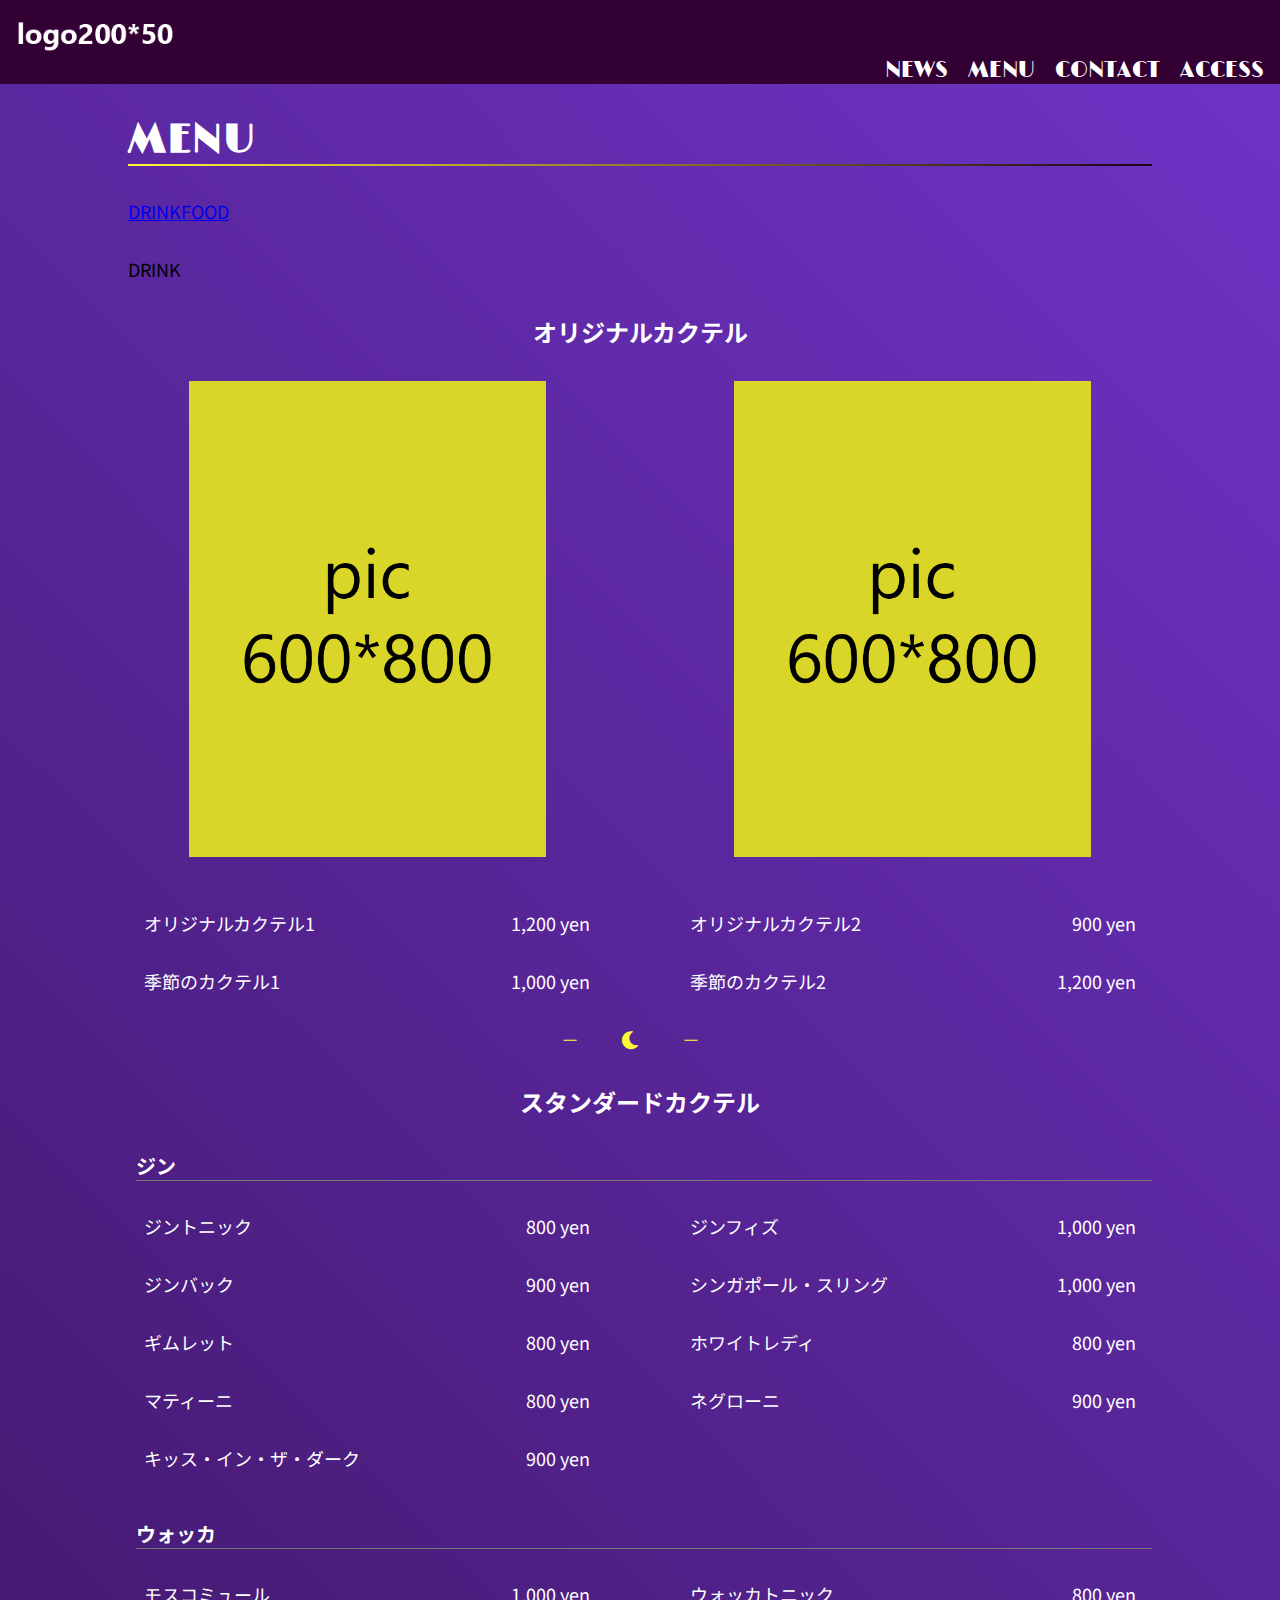
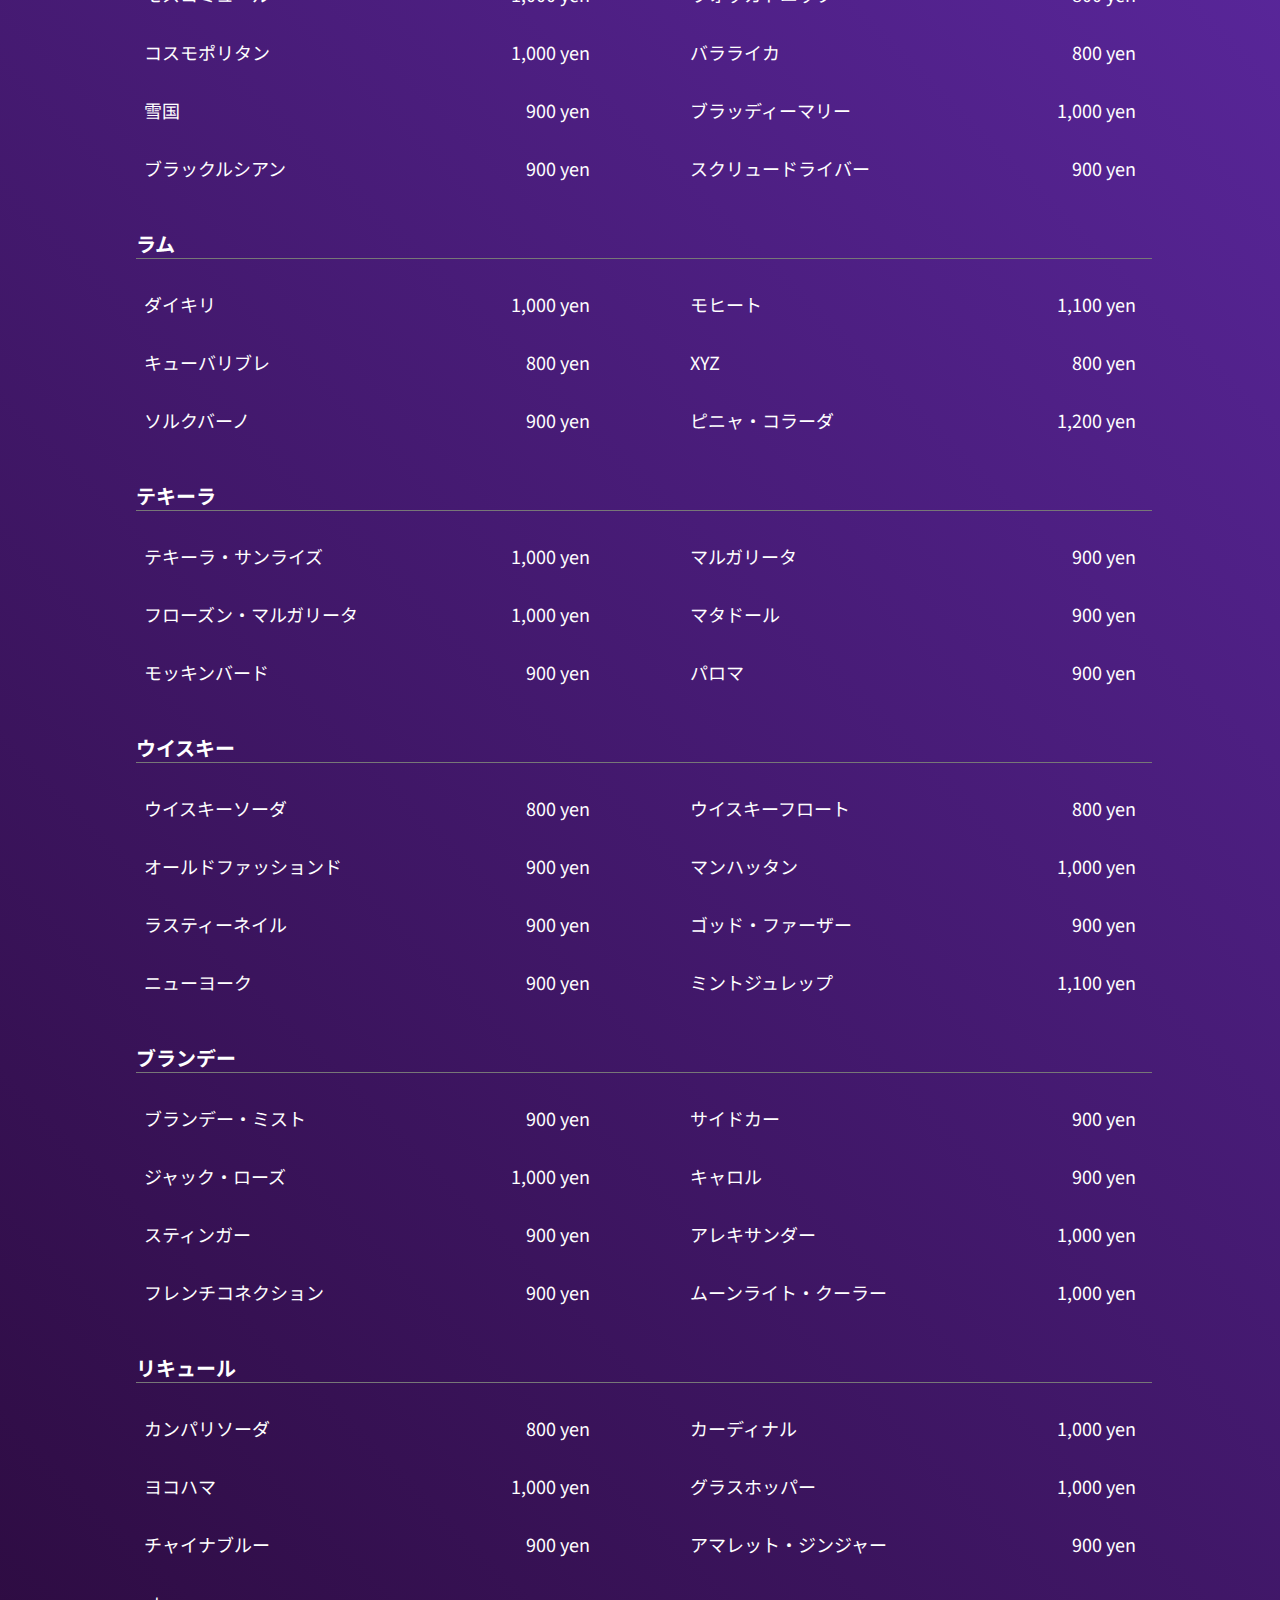
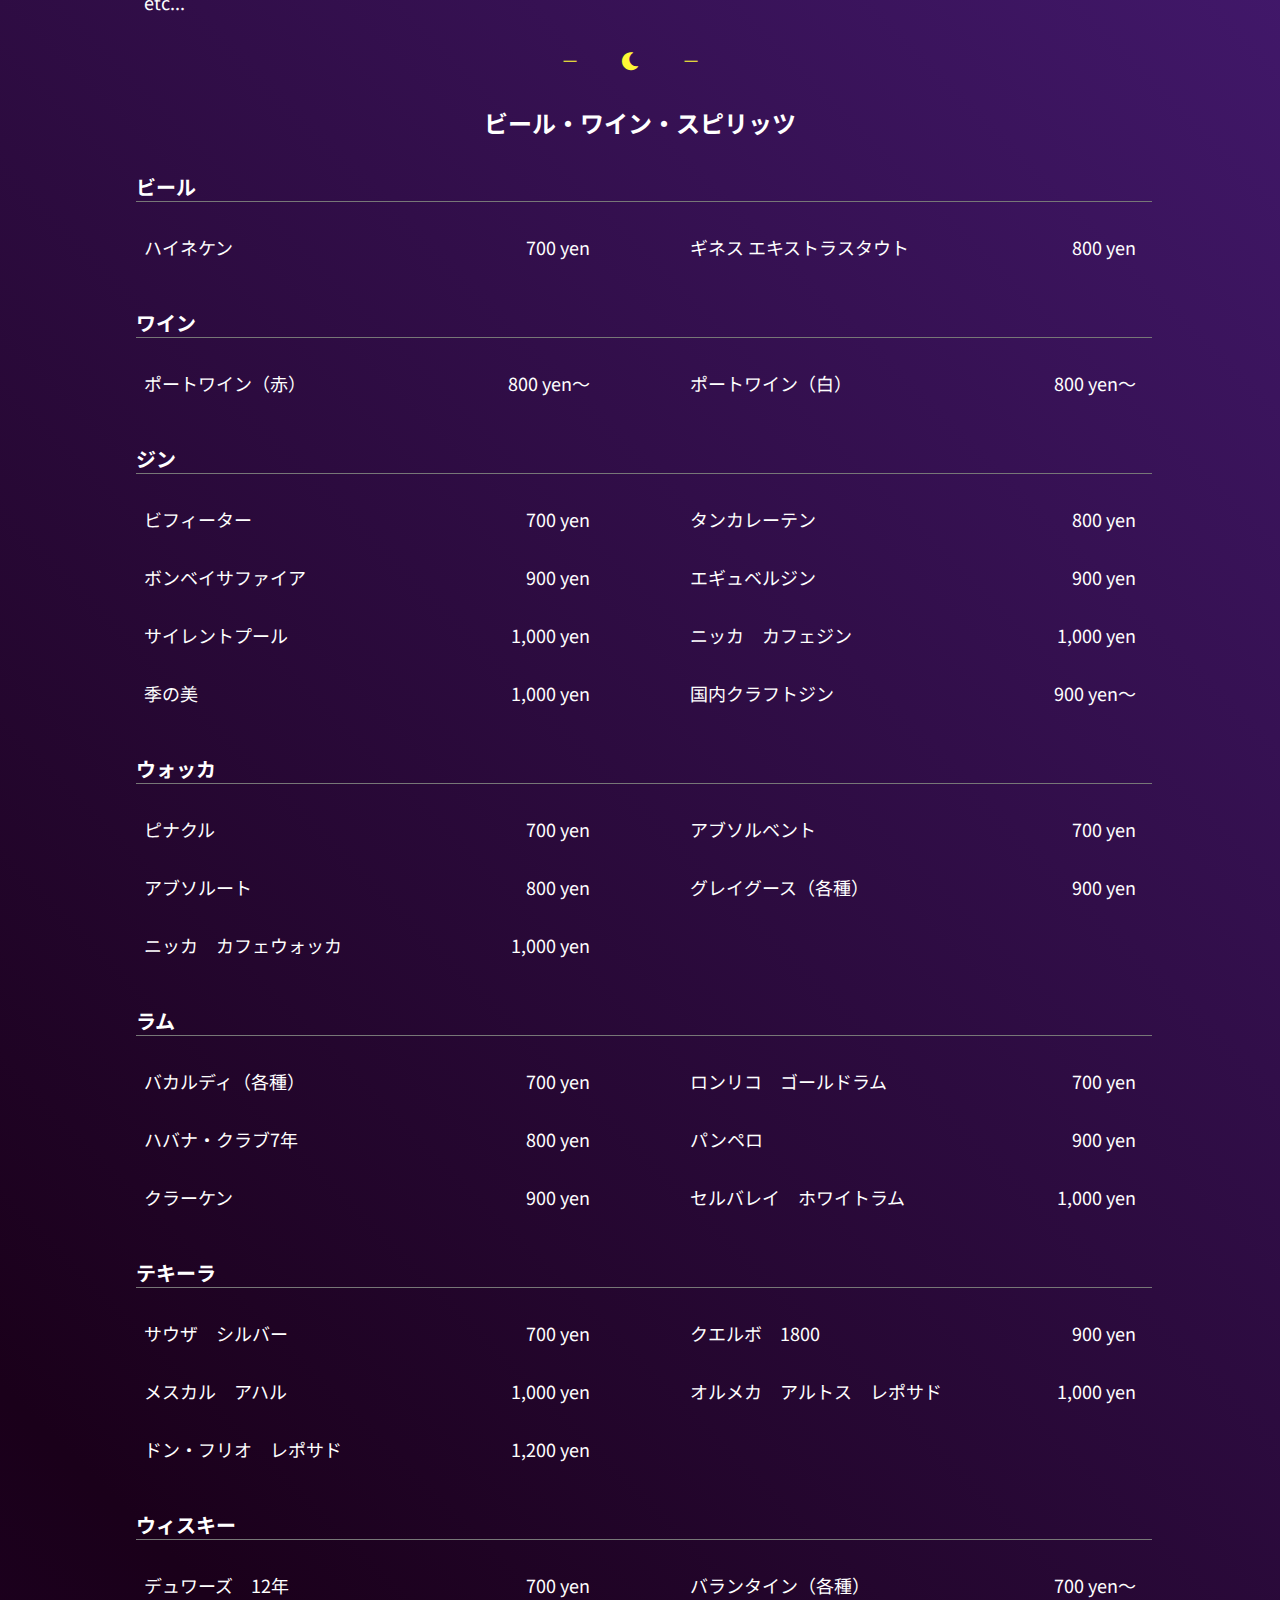
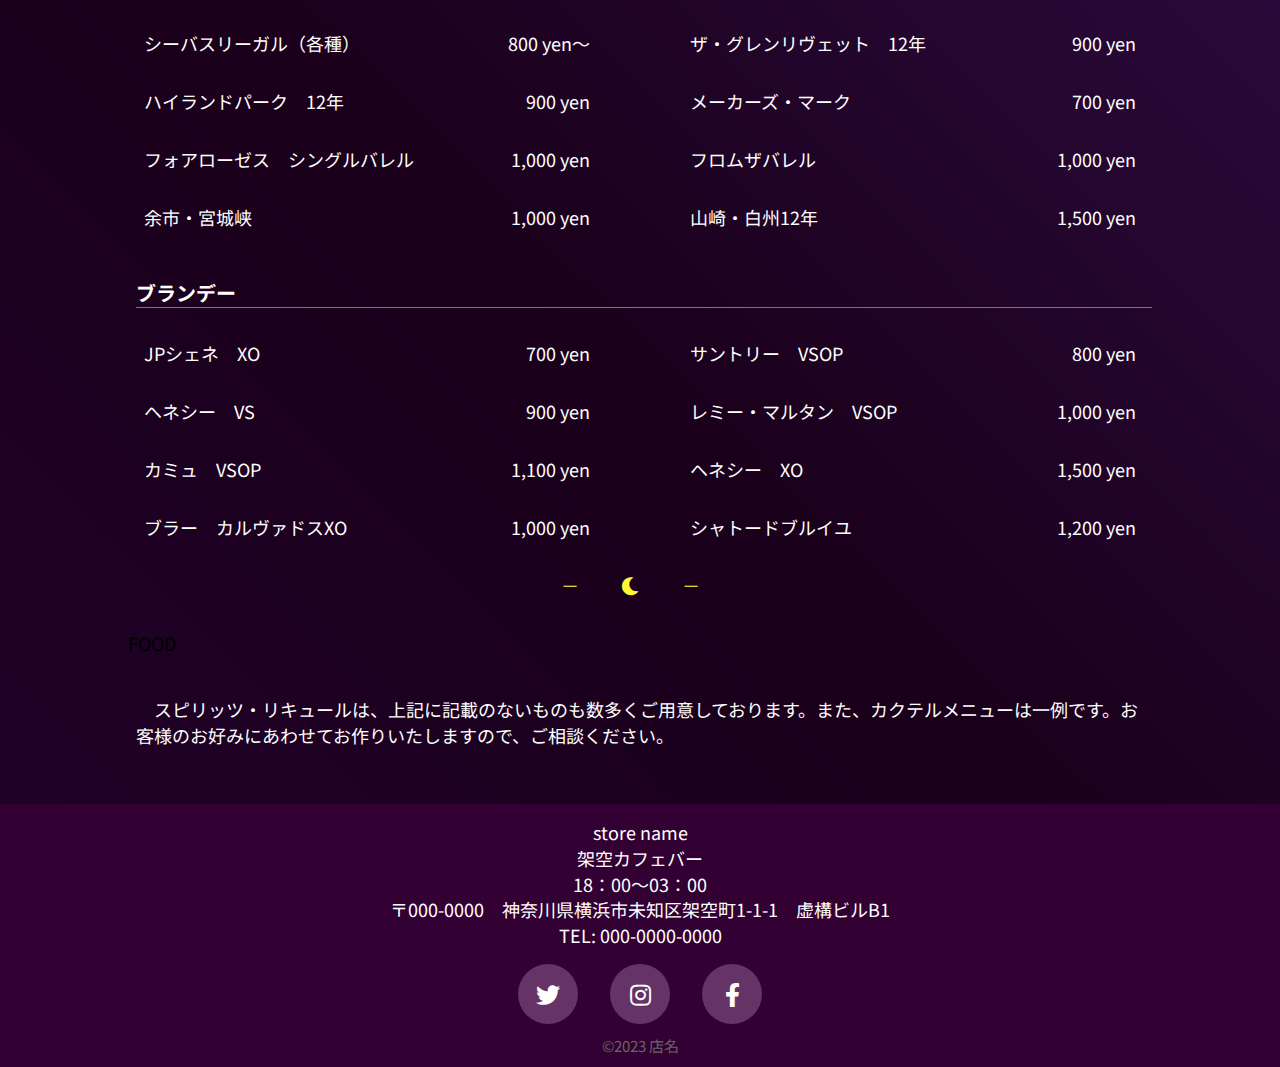
==== menu.html @ f978795a "Add files via upload" ====
<!DOCTYPE html>
<html lang="ja">

<head>
  <meta charset="UTF-8">
  <meta name="viewport" content="width=device-width, initial-scale=1.0">
  <title>NEWS - 授業用サイト</title>
  <link rel="stylesheet" href="css/style_common.css">
  <link rel="stylesheet" href="css/style.css">
  <link rel="preconnect" href="https://fonts.googleapis.com">
  <link rel="preconnect" href="https://fonts.gstatic.com" crossorigin>
  <link href="https://fonts.googleapis.com/css2?family=Limelight&display=swap" rel="stylesheet">
  <link href="https://fonts.googleapis.com/css?family=Noto+Sans+JP:400,700&display=swap&subset=japanese"
    rel="stylesheet">
  <link href="https://use.fontawesome.com/releases/v5.6.1/css/all.css" rel="stylesheet">
  <link rel="icon" href="img/favicon.png">
</head>

<body>
  <header>
    <div class="header-ctn">
      <h1><a href="index.html"><img src="img/logo.png" alt="ロゴ"></a></h1>
    </div>

    <nav>
      <ul class="header-nav">
        <li><a href="news.html">NEWS</a></li>
        <li><a href="#">MENU</a></li>
        <li><a href="index.html#contact">CONTACT</a></li>
        <li><a href="index.html#access">ACCESS</a></li>
      </ul>
    </nav>

    <div class="openbtn" id="menu-button">
      <span></span><span>Menu</span><span></span>
    </div>

  </header>

  <div class="overlay">
    <nav>
      <ul>
        <li><a href="index.html">TOP</a></li>
        <li><a href="news.html">NEWS</a></li>
        <li class="this-page">MENU</li>
        <li><a href="index.html#contact" class="ol-contact">CONTACT</a></li>
        <li><a href="index.html#access" class="ol-access">ACCESS</a></li>
        <li class="sns">
          <div><a href="#"><i class="fab fa-twitter"></i></a></div>
          <div><a href="#"><i class="fab fa-instagram"></i></a></div>
          <div><a href="#"><i class="fab fa-facebook-f"></i></a></div>
        </li>
      </ul>
    </nav>
  </div>

  <main>
    <section>
      <h2>MENU</h2>
    </section>

    <section>
      <div class="menu-jump">
        <div class="jump-drink">
          <a href="#menu-drink">DRINK</a>
        </div>
        <div class="jump-food">
          <a href="#menu-food">FOOD</a>
        </div>
      </div>
    </section>

    <section>
      <div id="menu-drink">DRINK</div>
    </section>

    <section>
      <div class="menu-page">
        <h3>オリジナルカクテル</h3>
        <div class="modal-wrapper">
          <img src="" alt="" class="modal-image">
        </div>
        <ul class="menu-img">
          <li>
            <div class="menu-cocktail-img wrapper">
              <img src="img/picB.png" alt="カクテルの写真" class="image" data-src="img/picB.png">
            </div>
          </li>
          <li>
            <div class="menu-cocktail-img wrapper">
              <img src="img/picB.png" alt="カクテルの写真" class="image" data-src="img/picB.png">
            </div>
          </li>
        </ul>

        <ul class="menu-text">
          <li>
            <span class="menu-name">オリジナルカクテル1</span>
            <span class="menu-price">1,200 yen</span>
          </li>
          <li>
            <span class="menu-name">オリジナルカクテル2</span>
            <span class="menu-price">900 yen</span>
          </li>
          <li>
            <span class="menu-name">季節のカクテル1</span>
            <span class="menu-price">1,000 yen</span>
          </li>
          <li>
            <span class="menu-name">季節のカクテル2</span>
            <span class="menu-price">1,200 yen</span>
          </li>
        </ul>
      </div>
    </section>

    <div class="moon">
      － <i class="fas fa-moon"></i> －
    </div>

    <section>
      <div class="menu-page">
        <h3>スタンダードカクテル</h3>
        <h4>ジン</h4>
        <ul>
          <li>
            <span class="menu-name">ジントニック</span>
            <span class="menu-price">800 yen</span>
          </li>
          <li>
            <span class="menu-name">ジンフィズ</span>
            <span class="menu-price">1,000 yen</span>
          </li>
          <li>
            <span class="menu-name">ジンバック</span>
            <span class="menu-price">900 yen</span>
          </li>
          <li>
            <span class="menu-name">シンガポール・スリング</span>
            <span class="menu-price">1,000 yen</span>
          </li>
          <li>
            <span class="menu-name">ギムレット</span>
            <span class="menu-price">800 yen</span>
          </li>
          <li>
            <span class="menu-name">ホワイトレディ</span>
            <span class="menu-price">800 yen</span>
          </li>
          <li>
            <span class="menu-name">マティーニ</span>
            <span class="menu-price">800 yen</span>
          </li>
          <li>
            <span class="menu-name">ネグローニ</span>
            <span class="menu-price">900 yen</span>
          </li>
          <li>
            <span class="menu-name">キッス・イン・ザ・ダーク</span>
            <span class="menu-price">900 yen</span>
          </li>
        </ul>

        <h4>ウォッカ</h4>
        <ul>
          <li>
            <span class="menu-name">モスコミュール</span>
            <span class="menu-price">1,000 yen</span>
          </li>
          <li>
            <span class="menu-name">ウォッカトニック</span>
            <span class="menu-price">800 yen</span>
          </li>
          <li>
            <span class="menu-name">コスモポリタン</span>
            <span class="menu-price">1,000 yen</span>
          </li>
          <li>
            <span class="menu-name">バラライカ</span>
            <span class="menu-price">800 yen</span>
          </li>
          <li>
            <span class="menu-name">雪国</span>
            <span class="menu-price">900 yen</span>
          </li>
          <li>
            <span class="menu-name">ブラッディーマリー</span>
            <span class="menu-price">1,000 yen</span>
          </li>
          <li>
            <span class="menu-name">ブラックルシアン</span>
            <span class="menu-price">900 yen</span>
          </li>
          <li>
            <span class="menu-name">スクリュードライバー</span>
            <span class="menu-price">900 yen</span>
          </li>
        </ul>

        <h4>ラム</h4>
        <ul>
          <li>
            <span class="menu-name">ダイキリ</span>
            <span class="menu-price">1,000 yen</span>
          </li>
          <li>
            <span class="menu-name">モヒート</span>
            <span class="menu-price">1,100 yen</span>
          </li>
          <li>
            <span class="menu-name">キューバリブレ</span>
            <span class="menu-price">800 yen</span>
          </li>
          <li>
            <span class="menu-name">XYZ</span>
            <span class="menu-price">800 yen</span>
          </li>
          <li>
            <span class="menu-name">ソルクバーノ</span>
            <span class="menu-price">900 yen</span>
          </li>
          <li>
            <span class="menu-name">ピニャ・コラーダ</span>
            <span class="menu-price">1,200 yen</span>
          </li>
        </ul>

        <h4>テキーラ</h4>
        <ul>
          <li>
            <span class="menu-name">テキーラ・サンライズ</span>
            <span class="menu-price">1,000 yen</span>
          </li>
          <li>
            <span class="menu-name">マルガリータ</span>
            <span class="menu-price">900 yen</span>
          </li>
          <li>
            <span class="menu-name">フローズン・マルガリータ</span>
            <span class="menu-price">1,000 yen</span>
          </li>
          <li>
            <span class="menu-name">マタドール</span>
            <span class="menu-price">900 yen</span>
          </li>
          <li>
            <span class="menu-name">モッキンバード</span>
            <span class="menu-price">900 yen</span>
          </li>
          <li>
            <span class="menu-name">パロマ</span>
            <span class="menu-price">900 yen</span>
          </li>
        </ul>

        <h4>ウイスキー</h4>
        <ul>
          <li>
            <span class="menu-name">ウイスキーソーダ</span>
            <span class="menu-price">800 yen</span>
          </li>
          <li>
            <span class="menu-name">ウイスキーフロート</span>
            <span class="menu-price">800 yen</span>
          </li>
          <li>
            <span class="menu-name">オールドファッションド</span>
            <span class="menu-price">900 yen</span>
          </li>
          <li>
            <span class="menu-name">マンハッタン</span>
            <span class="menu-price">1,000 yen</span>
          </li>
          <li>
            <span class="menu-name">ラスティーネイル</span>
            <span class="menu-price">900 yen</span>
          </li>
          <li>
            <span class="menu-name">ゴッド・ファーザー</span>
            <span class="menu-price">900 yen</span>
          </li>
          <li>
            <span class="menu-name">ニューヨーク</span>
            <span class="menu-price">900 yen</span>
          </li>
          <li>
            <span class="menu-name">ミントジュレップ</span>
            <span class="menu-price">1,100 yen</span>
          </li>
        </ul>

        <h4>ブランデー</h4>
        <ul>
          <li>
            <span class="menu-name">ブランデー・ミスト</span>
            <span class="menu-price">900 yen</span>
          </li>
          <li>
            <span class="menu-name">サイドカー</span>
            <span class="menu-price">900 yen</span>
          </li>
          <li>
            <span class="menu-name">ジャック・ローズ</span>
            <span class="menu-price">1,000 yen</span>
          </li>
          <li>
            <span class="menu-name">キャロル</span>
            <span class="menu-price">900 yen</span>
          </li>
          <li>
            <span class="menu-name">スティンガー</span>
            <span class="menu-price">900 yen</span>
          </li>
          <li>
            <span class="menu-name">アレキサンダー</span>
            <span class="menu-price">1,000 yen</span>
          </li>
          <li>
            <span class="menu-name">フレンチコネクション</span>
            <span class="menu-price">900 yen</span>
          </li>
          <li>
            <span class="menu-name">ムーンライト・クーラー</span>
            <span class="menu-price">1,000 yen</span>
          </li>
        </ul>

        <h4>リキュール</h4>
        <ul>
          <li>
            <span class="menu-name">カンパリソーダ</span>
            <span class="menu-price">800 yen</span>
          </li>
          <li>
            <span class="menu-name">カーディナル</span>
            <span class="menu-price">1,000 yen</span>
          </li>
          <li>
            <span class="menu-name">ヨコハマ</span>
            <span class="menu-price">1,000 yen</span>
          </li>
          <li>
            <span class="menu-name">グラスホッパー</span>
            <span class="menu-price">1,000 yen</span>
          </li>
          <li>
            <span class="menu-name">チャイナブルー</span>
            <span class="menu-price">900 yen</span>
          </li>
          <li>
            <span class="menu-name">アマレット・ジンジャー</span>
            <span class="menu-price">900 yen</span>
          </li>
          <li>
            <span class="menu-name">etc...</span>
          </li>
        </ul>
      </div>
    </section>

    <div class="moon">
      － <i class="fas fa-moon"></i> －
    </div>

    <section>
      <div class="menu-page">
        <h3>ビール・ワイン・スピリッツ</h3>
        <h4>ビール</h4>
        <ul>
          <li>
            <span class="menu-name">ハイネケン</span>
            <span class="menu-price">700 yen</span>
          </li>
          <li>
            <span class="menu-name">ギネス エキストラスタウト</span>
            <span class="menu-price">800 yen</span>
          </li>
        </ul>

        <h4>ワイン</h4>
        <ul>
          <li>
            <span class="menu-name">ポートワイン（赤）</span>
            <span class="menu-price">800 yen～</span>
          </li>
          <li>
            <span class="menu-name">ポートワイン（白）</span>
            <span class="menu-price">800 yen～</span>
          </li>
        </ul>

        <h4>ジン</h4>
        <ul>
          <li>
            <span class="menu-name">ビフィーター</span>
            <span class="menu-price">700 yen</span>
          </li>
          <li>
            <span class="menu-name">タンカレーテン</span>
            <span class="menu-price">800 yen</span>
          </li>
          <li>
            <span class="menu-name">ボンベイサファイア</span>
            <span class="menu-price">900 yen</span>
          </li>
          <li>
            <span class="menu-name">エギュベルジン</span>
            <span class="menu-price">900 yen</span>
          </li>
          <li>
            <span class="menu-name">サイレントプール</span>
            <span class="menu-price">1,000 yen</span>
          </li>
          <li>
            <span class="menu-name">ニッカ　カフェジン</span>
            <span class="menu-price">1,000 yen</span>
          </li>
          <li>
            <span class="menu-name">季の美</span>
            <span class="menu-price">1,000 yen</span>
          </li>
          <li>
            <span class="menu-name">国内クラフトジン</span>
            <span class="menu-price">900 yen～</span>
          </li>
        </ul>

        <h4>ウォッカ</h4>
        <ul>
          <li>
            <span class="menu-name">ピナクル</span>
            <span class="menu-price">700 yen</span>
          </li>
          <li>
            <span class="menu-name">アブソルベント</span>
            <span class="menu-price">700 yen</span>
          </li>
          <li>
            <span class="menu-name">アブソルート</span>
            <span class="menu-price">800 yen</span>
          </li>
          <li>
            <span class="menu-name">グレイグース（各種）</span>
            <span class="menu-price">900 yen</span>
          </li>
          <li>
            <span class="menu-name">ニッカ　カフェウォッカ</span>
            <span class="menu-price">1,000 yen</span>
          </li>
        </ul>

        <h4>ラム</h4>
        <ul>
          <li>
            <span class="menu-name">バカルディ（各種）</span>
            <span class="menu-price">700 yen</span>
          </li>
          <li>
            <span class="menu-name">ロンリコ　ゴールドラム</span>
            <span class="menu-price">700 yen</span>
          </li>
          <li>
            <span class="menu-name">ハバナ・クラブ7年</span>
            <span class="menu-price">800 yen</span>
          </li>
          <li>
            <span class="menu-name">パンペロ</span>
            <span class="menu-price">900 yen</span>
          </li>
          <li>
            <span class="menu-name">クラーケン</span>
            <span class="menu-price">900 yen</span>
          </li>
          <li>
            <span class="menu-name">セルバレイ　ホワイトラム</span>
            <span class="menu-price">1,000 yen</span>
          </li>
        </ul>

        <h4>テキーラ</h4>
        <ul>
          <li>
            <span class="menu-name">サウザ　シルバー</span>
            <span class="menu-price">700 yen</span>
          </li>
          <li>
            <span class="menu-name">クエルボ　1800</span>
            <span class="menu-price">900 yen</span>
          </li>
          <li>
            <span class="menu-name">メスカル　アハル</span>
            <span class="menu-price">1,000 yen</span>
          </li>
          <li>
            <span class="menu-name">オルメカ　アルトス　レポサド</span>
            <span class="menu-price">1,000 yen</span>
          </li>
          <li>
            <span class="menu-name">ドン・フリオ　レポサド</span>
            <span class="menu-price">1,200 yen</span>
          </li>
        </ul>

        <h4>ウィスキー</h4>
        <ul>
          <li>
            <span class="menu-name">デュワーズ　12年</span>
            <span class="menu-price">700 yen</span>
          </li>
          <li>
            <span class="menu-name">バランタイン（各種）</span>
            <span class="menu-price">700 yen～</span>
          </li>
          <li>
            <span class="menu-name">シーバスリーガル（各種）</span>
            <span class="menu-price">800 yen～</span>
          </li>
          <li>
            <span class="menu-name">ザ・グレンリヴェット　12年</span>
            <span class="menu-price">900 yen</span>
          </li>
          <li>
            <span class="menu-name">ハイランドパーク　12年</span>
            <span class="menu-price">900 yen</span>
          </li>
          <li>
            <span class="menu-name">メーカーズ・マーク</span>
            <span class="menu-price">700 yen</span>
          </li>
          <li>
            <span class="menu-name">フォアローゼス　シングルバレル</span>
            <span class="menu-price">1,000 yen</span>
          </li>
          <li>
            <span class="menu-name">フロムザバレル</span>
            <span class="menu-price">1,000 yen</span>
          </li>
          <li>
            <span class="menu-name">余市・宮城峡</span>
            <span class="menu-price">1,000 yen</span>
          </li>
          <li>
            <span class="menu-name">山崎・白州12年</span>
            <span class="menu-price">1,500 yen</span>
          </li>
        </ul>

        <h4>ブランデー</h4>
        <ul>
          <li>
            <span class="menu-name">JPシェネ　XO</span>
            <span class="menu-price">700 yen</span>
          </li>
          <li>
            <span class="menu-name">サントリー　VSOP</span>
            <span class="menu-price">800 yen</span>
          </li>
          <li>
            <span class="menu-name">ヘネシー　VS</span>
            <span class="menu-price">900 yen</span>
          </li>
          <li>
            <span class="menu-name">レミー・マルタン　VSOP</span>
            <span class="menu-price">1,000 yen</span>
          </li>
          <li>
            <span class="menu-name">カミュ　VSOP</span>
            <span class="menu-price">1,100 yen</span>
          </li>
          <li>
            <span class="menu-name">ヘネシー　XO</span>
            <span class="menu-price">1,500 yen</span>
          </li>
          <li>
            <span class="menu-name">ブラー　カルヴァドスXO</span>
            <span class="menu-price">1,000 yen</span>
          </li>
          <li>
            <span class="menu-name">シャトードブルイユ</span>
            <span class="menu-price">1,200 yen</span>
          </li>
        </ul>
      </div>
    </section>

    <div class="moon">
      － <i class="fas fa-moon"></i> －
    </div>

    <section>
      <div id="menu-food">FOOD</div>
    </section>

    <section>
      <div class="bottom-caption">
        <p>　スピリッツ・リキュールは、上記に記載のないものも数多くご用意しております。また、カクテルメニューは一例です。お客様のお好みにあわせてお作りいたしますので、ご相談ください。</p>
      </div>
    </section>

  </main>

  <footer>
    <div class="footer-content">
      <p>store name</p>
      <p>架空カフェバー</p>
      <p>18：00～03：00</p>
      <p>〒000-0000　神奈川県横浜市未知区架空町1-1-1　虚構ビルB1</p>
      <p>TEL: 000-0000-0000</p>
      <div class="sns-footer">
        <div><a href="#"><i class="fab fa-twitter"></i></a></div>
        <div><a href="#"><i class="fab fa-instagram"></i></a></div>
        <div><a href="#"><i class="fab fa-facebook-f"></i></a></div>
      </div>
    </div>
    <div class="copyright">
      <small>©2023 店名</small>
    </div>
  </footer>

  <script src="js/menu.js"></script>
</body>

</html>
---- css/style_common.css ----
@charset "utf-8";

/* ページ全体に関わるcssの設定 */
html *,
::before,
::after{
    box-sizing: border-box;
}

html {
  /* スムーズスクロール */
  scroll-behavior: smooth;
  /* 固定ヘッダ分のジャンプ位置調整 */
  scroll-padding-top: 80px;
}

body {
	font-family: 'Noto Sans JP', sans-serif;
  margin: 0;
  /* background: #1a001a; */
	
	width: 100%;
	height: 100%;
	background:linear-gradient(45deg, #40057a,#1a001a,#823fee);
	background-size: 200% 200%;
	animation: bggradient 15s ease infinite;
}

@keyframes bggradient {
		0% {
			background-position: 0% 50%;
		}
		50% {
			background-position: 100% 50%;
		}
		100% {
			background-position: 0% 50%;
		}
	}

/* ----------common---------- */
:root {
  --base-color: #303; /* ベースカラー（濃紫）*/
	--main-color: #60c; /* メインカラー（紫）*/
  --sub-color: #fff836; /* サブカラー（黄） */
}

/* ----------ヘッダーメニュー---------- */
header {
  background: var(--base-color);
  margin: 0;
  padding: 0 16px;
  display: flex;
  justify-content: space-between;
  align-items: center;
  /* スティッキーメニューの設定 */
  position: sticky;
  top: 0;
  z-index: 99; /* opacityによりstacking contextが生成されるため。数値は仮指定 */
}

header a {
	/* ロゴ画像のずれへの対処（あまりよくわかっていない） */
	display: inline-block;
}
header img {
	max-width: 80%;
	vertical-align: middle;
}

/* ▼SP用ボタン */
/* -----ここからcocofactory参照コード----- */
.openbtn {
  position: relative; /*ボタン内側の基点となるためrelativeを指定*/
  z-index: 9999; /*最前面に表示*/
  cursor: pointer;
  width: 50px;
  height: 50px;
  border-radius: 5px;
  user-select: none;
}

/* ボタン内側 */
.openbtn span {
  display: inline-block;
  transition: all .4s; /* アニメーションの設定 */
  position: absolute;
}

.openbtn span:nth-of-type(1),
.openbtn span:nth-of-type(3) {
  height: 2px;
  background: #fff;
  width: 62%;
  left: 10px;
}

.openbtn span:nth-of-type(1) {
  top: 13px; 
}

.openbtn span:nth-of-type(2) {
  top: 19px;
  left: 11px;
  font-size:0.6rem;
  text-transform: uppercase;
  color: #fff;
}

.openbtn span:nth-of-type(3) {
  top:36px;
}

/* activeクラスが付与されると×印に変形 */
.openbtn.active span:nth-of-type(1) {
  top: 18px;
  left: 18px;
  transform: translateY(6px) rotate(-45deg);
  width: 30%;
}

.openbtn.active span:nth-of-type(2) {
  opacity: 0;
}

.openbtn.active span:nth-of-type(3) {
  top: 30px;
  left: 18px;
  transform: translateY(-6px) rotate(45deg);
  width: 30%;
}
/* -----ここまで----- */

@media (min-width: 768px) {
  .openbtn{
    display: none;
  }
}

.overlay {
  position: fixed;
  top: 0;
  bottom: 0;
  right: 0;
  left: 0;
  background: rgba(20, 20, 20, 0.98);
  text-align: center;
  padding: 64px;
  opacity: 0;
  pointer-events: none;
  transition: opacity 0.6s;
  z-index: 1;
}

.overlay.show {
  opacity: 1;
  pointer-events: auto;
}

.overlay ul {
  list-style-type: none;
  margin: 0;
  padding: 0;
}

.overlay li {
  margin-top: 40px;
  opacity: 0;
  transform: translateY(16px);
  transition: opacity 0.3s, transform 0.3s;
}

.overlay.show li{
  opacity: 1;
  transform: none;
}

.overlay a{
  text-decoration: none;
  color: #fff;
	font-family: 'Limelight', cursive;
  font-size: 1.8rem;
  font-weight: bold;
}

.overlay a:hover{
  color: var(--sub-color);
}

.overlay .sns a:hover{
  color: #777;
}

.this-page {
  font-family: 'Limelight', cursive;
  font-size: 1.8rem;
  font-weight: bold;
  color: #777;
}

.overlay.show li:nth-child(1){
  transition-delay: .1s;
}

.overlay.show li:nth-child(2){
  transition-delay: .2s;
}

.overlay.show li:nth-child(3){
  transition-delay: .3s;
}

.overlay.show li:nth-child(4){
  transition-delay: .4s;
}

.overlay.show li:nth-child(5){
  transition-delay: .5s;
}

.overlay.show li:nth-child(6){
  transition-delay: .6s;
}

/* ▼PC用メニュー */
.header-nav {
  display: none; /* モバイル用表示の際は横メニュー非表示 */
}

@media (min-width: 768px) {
  header {
    display: block;
   }

  .header-nav{
    display: flex;
    flex-direction: row;
    gap: 10px 20px;
    justify-content: flex-end;
    margin: 0;
    list-style: none;
  }

  header a {
    text-decoration: none;
    color: #fff;
		font-size: 22px;
    font-family: 'Limelight', cursive;
  }

  header a:hover {
    color: var(--sub-color);
  }
}

/* ----------フッターメニュー---------- */
footer {
  background: var(--base-color);
  margin-top: 48px;
	text-align: center;
  line-height: 1.6rem;
	color: #fff;
}

.footer-content {
	padding-top: 16px;
  background: #303;
}

.sns-footer {
  display: flex;
  justify-content: center;
	gap: 32px;
	margin-top: 16px;
}

.sns-footer div a {
  display: block;
  width: 60px;
  height: 60px;
  background: #636;
  border-radius: 50%;
  font-size: 24px;
  line-height: 60px;
  text-align: center;
  color: #ffffff;
}

.sns-footer div a:hover {
  background: var(--sub-color);
  color: #777;
}

.copyright {
  padding: 8px 0;
	color: #666;
}

/* ---共通モジュール--- */
.viewmore {
  width: 152px;
  border: 2px solid #000;
  margin: 8px auto;
  padding: 4px;
  text-align: center;
  cursor: pointer;
  user-select: none;
  font-weight: bold;
}

.viewmore a {
  all: unset;
}

.viewmore:hover {
  border: 2px solid #fff;
  color: var(--sub-color);
  transition: border .3s;
}

.viewmore:active {
  background: var(--sub-color);
  color: #fff;
}

.sns {
  display: flex;
  justify-content: center;
	gap: 32px;
}

.sns div a {
  display: block;
  width: 60px;
  height: 60px;
  background: var(--main-color);
  border-radius: 50%;
  font-size: 24px;
  line-height: 60px;
  text-align: center;
  color: #ffffff;
}

.sns div a:hover {
  background: var(--sub-color);
}

@keyframes fadeInAnime{
  from {
    opacity: 0;
  }

  to {
    opacity: 1;
  }
}

.flow-ghost {
  width: 100px;
  height: 100px;
  margin-right: 8px;
  opacity: .6;
  position: absolute;
  bottom: 5%;
  right: 0;
  z-index: 10;

  animation: scroll-anim 5s ease infinite alternate;
}

@keyframes scroll-anim {
  0% {
    bottom: 5%;
  }
  100% {
    bottom: 10%;
  }
}

@media (min-width: 768px) {
  .flow-ghost{
    width: 150px;
    height: 150px;
    top: 120%;
    bottom: auto;
  }

  @keyframes scroll-anim {
    0% {
      top: 95%;
      bottom: auto;
    }
    100% {
      top: 120%;
      bottom: auto;
    }
  }
}

/* SPメニュー表示時にゴーストを非表示 */
.ghost-hidden {
  display: none;
}

/* イメージモーダル */
.modal-wrapper {
  width: 100%;
  height: 100%;
  position: fixed;
  top: 0;
  left: 0;
  background: rgba(0, 0 ,0 , .8);
  pointer-events: none;
  opacity: 0;
  transition: 0.3s ease-out;
}

.modal-wrapper.imgshow {
  opacity: 1;
  pointer-events: all;
}

.modal-image {
  position: absolute;
  max-width: 80%;
  max-height: 80%;
  top: 50%;
  left: 50%;
  transform: translate(-50%, -50%);
  object-fit: cover;
  opacity: 0;
  transition: 0.6s ease-out;
}

.modal-image.imgshow {
  opacity: 1;
}
---- css/style.css ----
@charset "utf-8";

/* ページ全体に関わるcssの設定 */
html *,
::before,
::after{
    box-sizing: border-box;
}

/* スムーズスクロール */
html {
  scroll-behavior: smooth;
}

body {
  font-size: 18px;
	font-family: 'Noto Sans JP', sans-serif;
  margin: 0;
  /* background: #1a001a; */
	
	width: 100%;
	height: 100%;
	background:linear-gradient(45deg, #40057a,#1a001a,#823fee);
	background-size: 200% 200%;
	animation: bggradient 15s ease infinite;
}

@keyframes bggradient {
		0% {
			background-position: 0% 50%;
		}
		50% {
			background-position: 100% 50%;
		}
		100% {
			background-position: 0% 50%;
		}
	}

/* ----------ページ内common---------- */
:root {
  --base-color: #303; /* ベースカラー（濃紫）*/
	--main-color: #60c; /* メインカラー（紫）*/
  --sub-color: #fff836; /* サブカラー（黄） */
}

main {
  margin: 0;
}

section {
  margin: 32px auto 0;
	width: 80%;
}

section p {
	padding: 8px;
}

h1 {
  margin: auto 0;
}

h2 {
  font-size: 32px;
  margin: 0;
	font-family: 'Limelight', cursive;
	color: #fff;
	border-bottom: 2px solid var(--sub-color);
	border-image: linear-gradient(to right, var(--sub-color) 0%, #1a001a 100%);
  border-image-slice: 1;
}

h3 {
  font-size: 24px;
  font-weight: normal;
  margin: 0;
}

p {
  margin: 0;
}

.moon {
  text-align: center;
  color: var(--sub-color);
  letter-spacing: 1.2rem;
  margin: 16px 0;
}

.marker {
  font-weight: bold;
  background: linear-gradient(transparent 75%, rgba(255, 248, 54, .5) 70%);
}

/* PC用表示調整 */
@media (min-width: 768px) {
  h2 {
    font-size: 40px;
    letter-spacing: .1rem;
  }
}

/* ----------メインページ-index.html---------- */
/* カルーセルアイテム */
.main-image {
  overflow: hidden;
  position: relative;
	text-align: center;
}

.hidden {
  display: none;
}

.carousel-dots {
  text-align: center;
}

.carousel-dots button {
  border: none;
  width: 12px;
  height: 12px;
  background: #1a001a;
  cursor: pointer;
}

.carousel-dots button:hover {
  opacity: .8;
}

.carousel-dots button + button {
  margin-left: 8px;
}

.carousel-dots .current {
  background: var(--main-color);
}

.images {
  list-style: none;
  margin: 16px 0 0;
  padding: 0;
  height: 100%;
  display: flex;
  transition: transform .5s;
}

.images li {
  height: 100%;
  min-width: 100%;
}

.images li img {
  width: 85%;
  height: auto;
  object-fit: cover;
}

/* トップコンテンツ */
.container {
	margin-top: 16px;
	background: rgba(255, 255, 255, .5);
}

.store-about {
  padding: 40px;
}

/* ニュース */
#news .container {
	padding-bottom: 8px;
}

.news article:nth-child(1) {
	padding: 8px;
}
.news article + article {
	padding:  0 8px 8px;
}

.news article a {
	text-decoration: none;
	color: var(--sub-color);
}

.news article a:hover {
	text-decoration: underline;
	color: var(--main-color);
}

/* メニュー */
#menu .container {
	padding: 8px;
}

#menu h3 {
  font-size: 32px;
  font-family: 'Limelight', cursive;
  margin-top: 24px;
  text-align: center;
}

.deco-line {
  border-top: 2px solid var(--sub-color);
	border-image: radial-gradient(circle, rgba(2,0,36,1) 0%, rgba(186,110,255,1) 0%, rgba(74,0,87,1) 100%);
  border-image-slice: 1;

  width: 60%;
  margin: 0 auto;
}

.menu-about {
  padding: 32px;
}

.pc-menu-drink {
  margin-top: 16px;
}

.menu-drink {
  display: flex;
}
.menu-drink + .menu-drink {
  margin-top: 32px;
}

.menu-drink:nth-child(odd) {
  flex-direction: row-reverse;
}

.cocktail-img img {
  width: 240px;
  height: 320px;
}

.menu-drink p:nth-child(1){
  border-bottom: 2px solid #444;
  font-size: 20px;
}

@media (min-width: 768px) {
  .menu-drink {
    width: 50%;
    display: block;
  }
  .pc-menu-drink {
    display: flex;
    gap: 32px;
  }
  .menu-drink + .menu-drink {
    margin-top: 0;
  }
  .cocktail-img {
    text-align: center;
  }
  .cocktail-img img {
    width: 300px;
    height: 400px;
  }
  .menu-drink p:nth-child(1){
    border-bottom: none;
    text-align: center;
  }
  
}

/* コンタクト */
.contact-form {
  border: 1px solid red;
}

.contact-form p {
  margin-left: 8px;
  padding: 0;
}


.contact-form input {
  width: 240px;
  height: 28px;
  margin: 0 0 16px 8px;
}

.contact-form textarea {
  width: 60%;
  min-width: 240px;
  max-width: 80%;
  margin: 0 0 16px 8px;
}

.contact-form button {
	all: unset;
	width: 200px;
	margin: 8px auto 16px;
	padding: 4px;
	text-align: center;
	background: #eee;
	border-radius: 4px;
	cursor: pointer;
	user-select: none;
}

.contact-form button:hover {
	opacity: .8;
}

.contact-form button:active {
	opacity: 1;
	background: var(--sub-color);
}

@media (min-width: 768px) {
	.form-item {
    flex-wrap: nowrap;
  }
}

/* アクセス */
.access-info {
  padding: 32px 32px 16px 32px;
  text-align: center;
}

.access-info p{
  padding: 0;
}

/* 行間スタイル調整 */
.access-info p:nth-child(1){
  margin-bottom: 16px;
}
.access-info p:nth-last-child(1){
  margin-top: 16px;
}

.access-map {
  text-align: center;
}

.access-map img {
  width: 80%;
  margin-bottom: 24px;
}

@media (min-width: 1040px) {
  #access .container {
    display: flex;
    justify-content: space-between;
  }

  .access-map {
    margin: 0 auto;
    padding: 32px;
  }
	.access-map img {
    width: 400px;
    margin-bottom: 0;
  }
}

/* ----------記事ページ-news.html---------- */
.news-page{
  margin-top: 32px;
  background: rgba(255, 255, 255, .5);
}

.news-page h3{
  padding: 16px 0 0 16px;
  font-weight: bold;
}

.news-page img {
  margin-top: 16px;
  width: 80%;
}
@media (min-width: 768px) {
	.news-page img {
    width: 60%;
  }
}

#atc1 div {
  text-align: center;
}

.news-date {
  margin: 0;
  padding: 0 0 16px 16px;
  color: var(--main-color);
  border-bottom: 1px solid #BBB;
}

.page-viewer {
  margin-top: 40px;
  color: #fff;
  text-align: center;
  font-size: 1.2rem;
  font-family: 'Limelight', cursive;
}

.page-viewer button {
  all: unset;
  padding-left: 8px;
  color: #fff;
  font-size: 2rem;
  font-family:'Courier New', Courier, monospace;
}

.page-viewer button:hover {
  color: var(--sub-color);
  cursor: pointer;
  user-select: none;
}

.crt-num {
  font-size: 2rem;
  font-weight: bold;
  padding-left: 8px;
}

.prev-num {
  font-size: 1.5rem;
  padding-left: 8px;
  opacity: .8;
}

.prev-num:hover {
  cursor: pointer;
  user-select: none;
  color: var(--sub-color);
  opacity: 1;
}

/* カレンダー */
.news-page table{
  margin: 16px auto 0;
  font-family: 'Courier New', monospace;
  font-size: 18px;
  border-collapse: collapse;
  border: 2px solid #eee;
  background: rgba(255, 255, 255, .3);
}

thead {
  background: #eee;
}

th,
td {
  padding: 8px;
  text-align: center;
}

tbody td:first-child {
  color: red;
}

tbody td:last-child {
  color: blue;
}

td.disabled {
  opacity: 0.3;
}

td.dayoff {
  background-color: var(--sub-color);
}

/* ----------メニューページ-menu.html---------- */
.menu-page{
  margin-top: 32px;
  color: #fff;
  /* background: rgba(255, 255, 255, .5); */
}

.menu-page h3{
  font-weight: bold;
  text-align: center;
}

.menu-page h4{
  font-size: 20px;
  margin: 32px 0 0 8px;
  border-bottom: 1px solid #777;
}

.menu-jump {
  display: flex;
}

.menu-page ul {
  list-style: none;
  margin: 16px 16px 0 16px;
  padding-left: 0;
}

.menu-img {
  display: flex;
  justify-content: space-around;
  gap:16px;
}

.menu-cocktail-img {
  text-align: center;
}

.menu-cocktail-img img {
  width: 100%;
  height: auto;
  cursor: pointer;
}

.menu-page li{
  margin: 16px 0;
}

.menu-price {
  float: right;
}

@media (min-width: 768px) {
  .menu-page ul {
    display: flex;
    flex-wrap: wrap;
    justify-content: space-between;
  }
  .menu-page li {
    width: 45%;
  }
  .menu-cocktail-img img {
    width: 80%;
    height: auto;
  }
}

.bottom-caption {
  color: #fff;
}
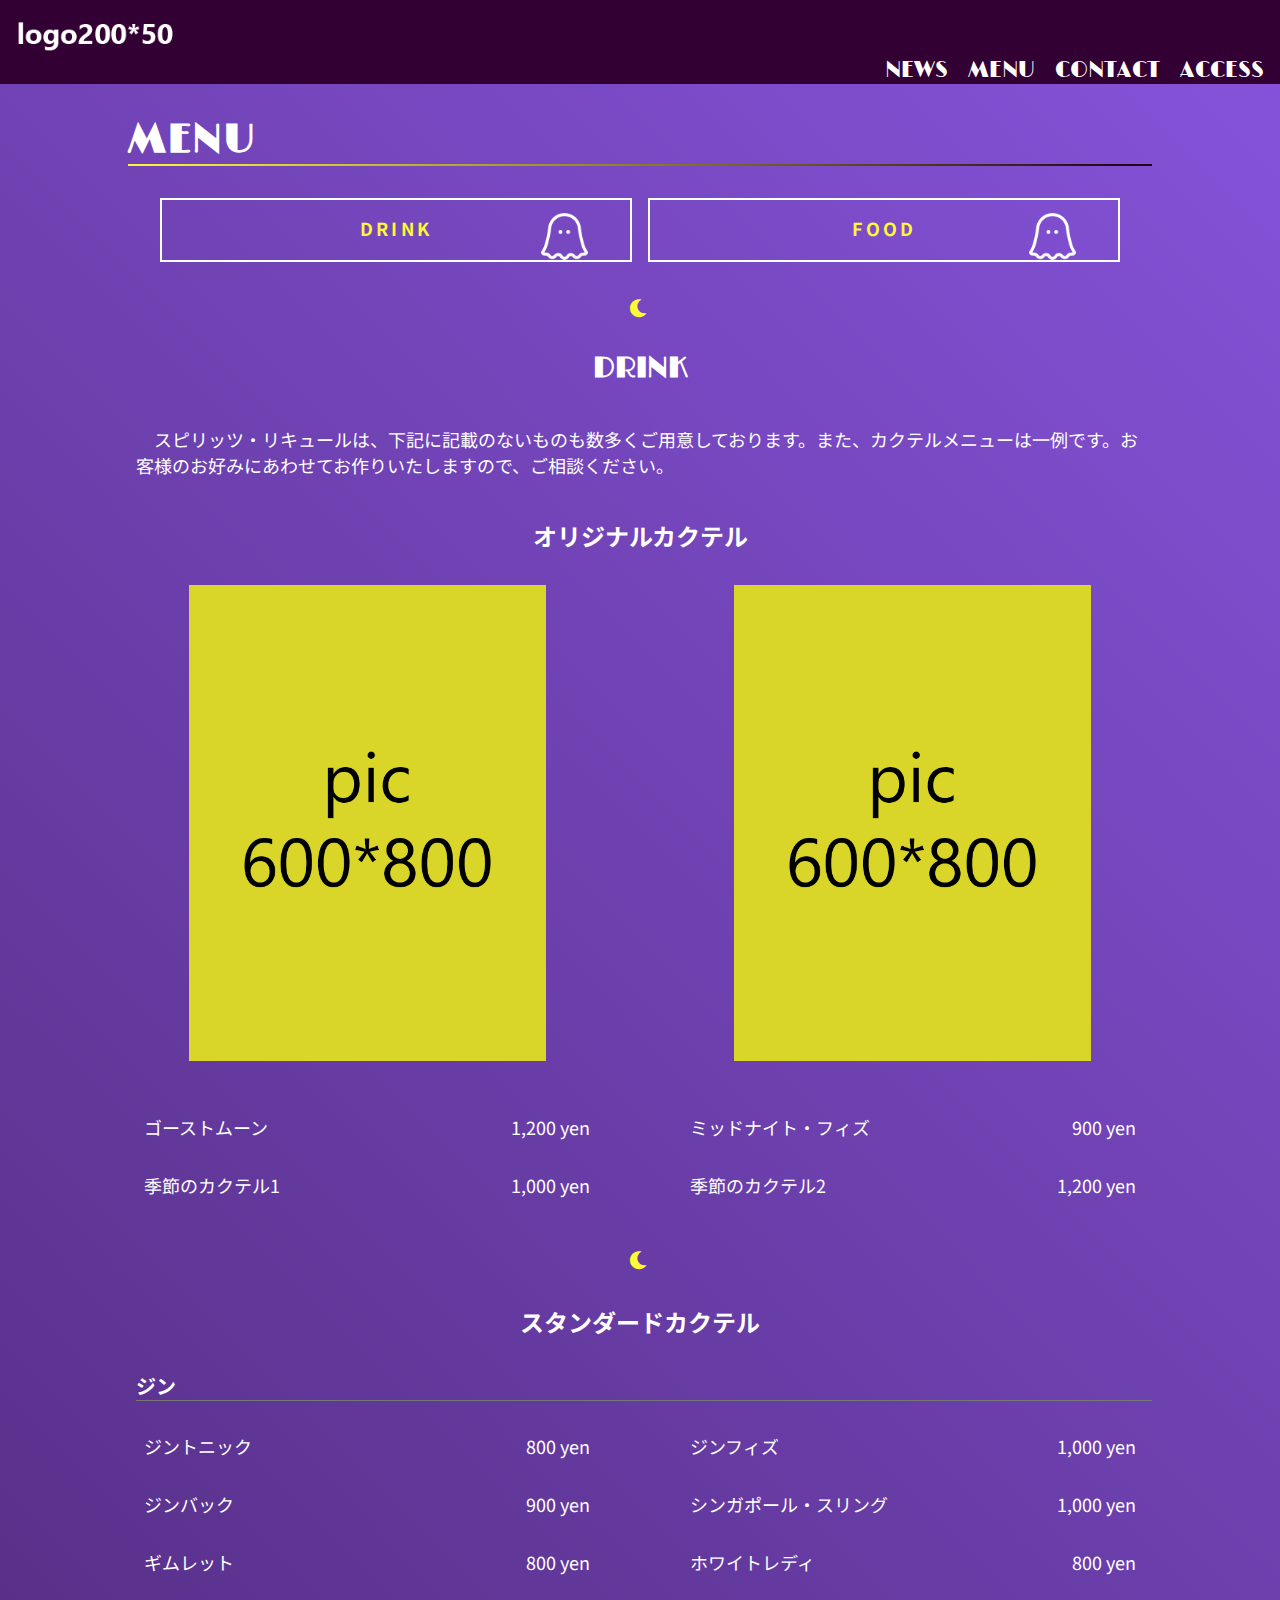
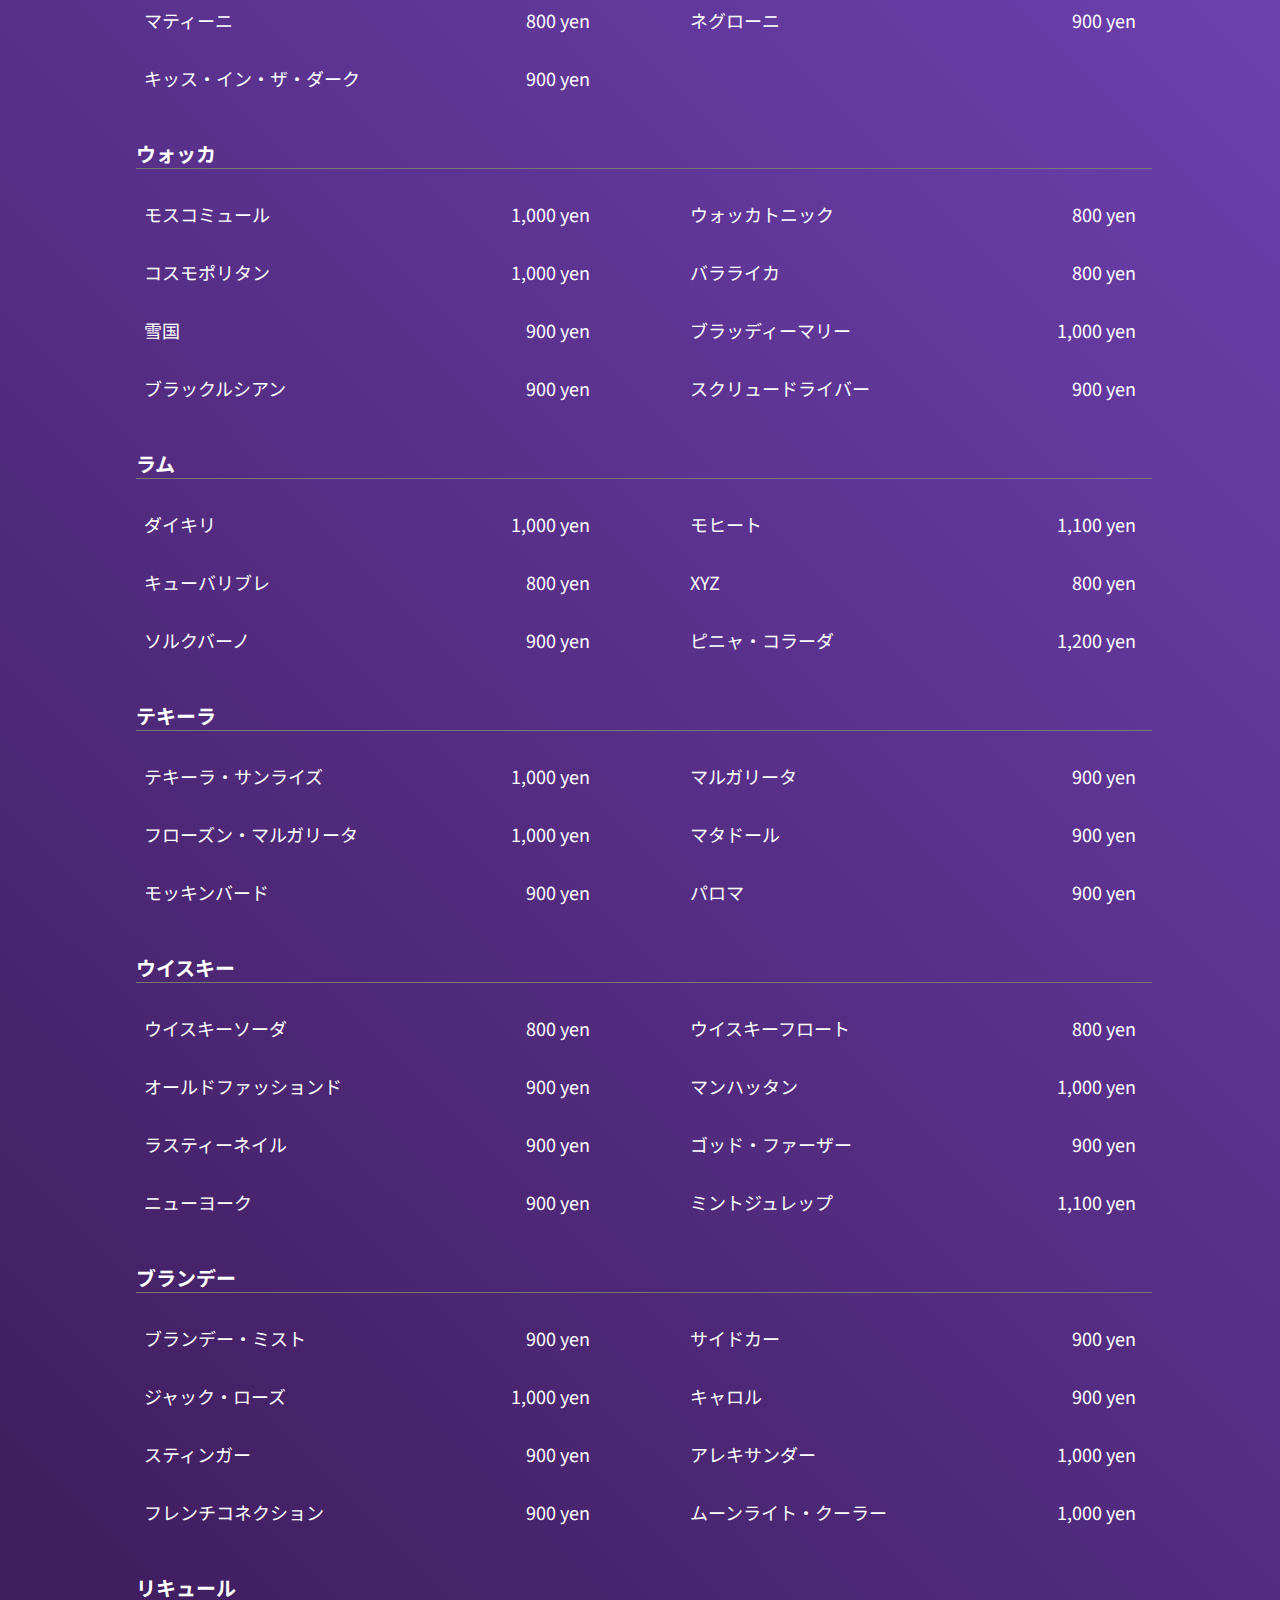
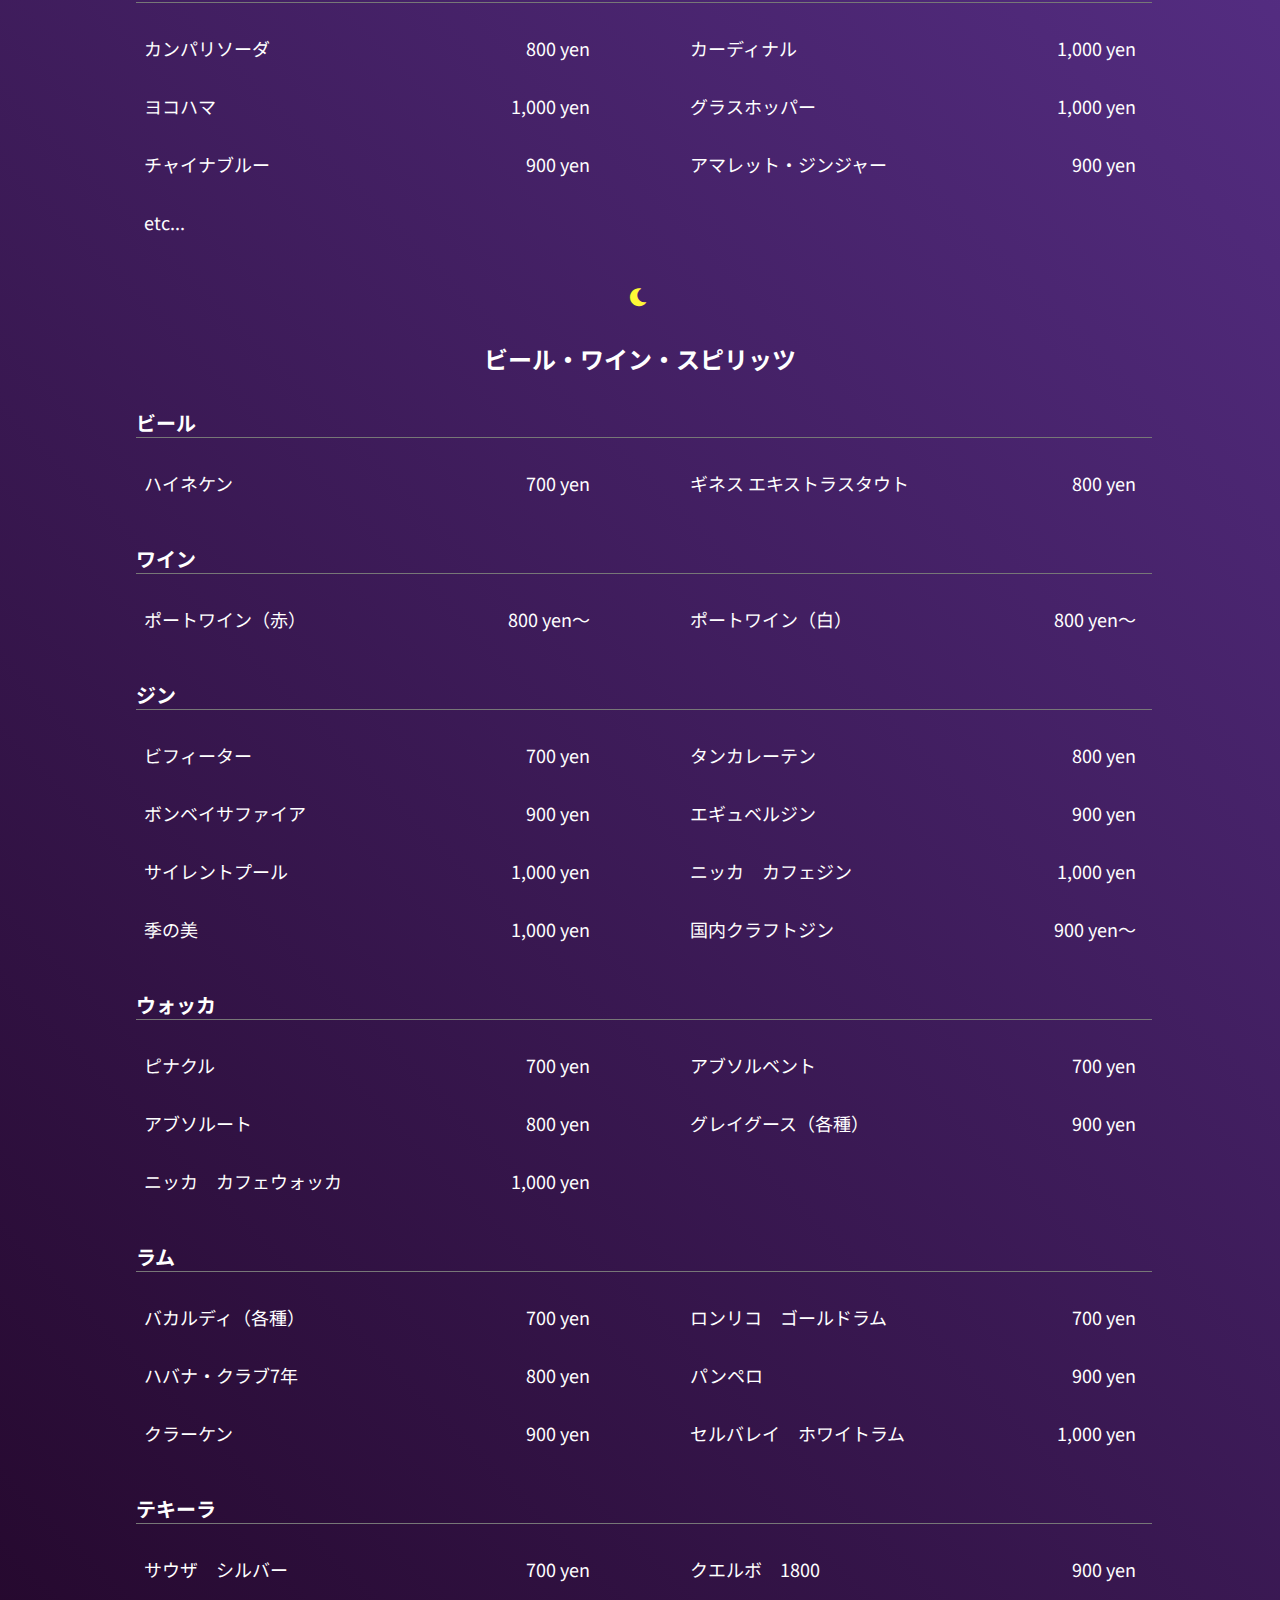
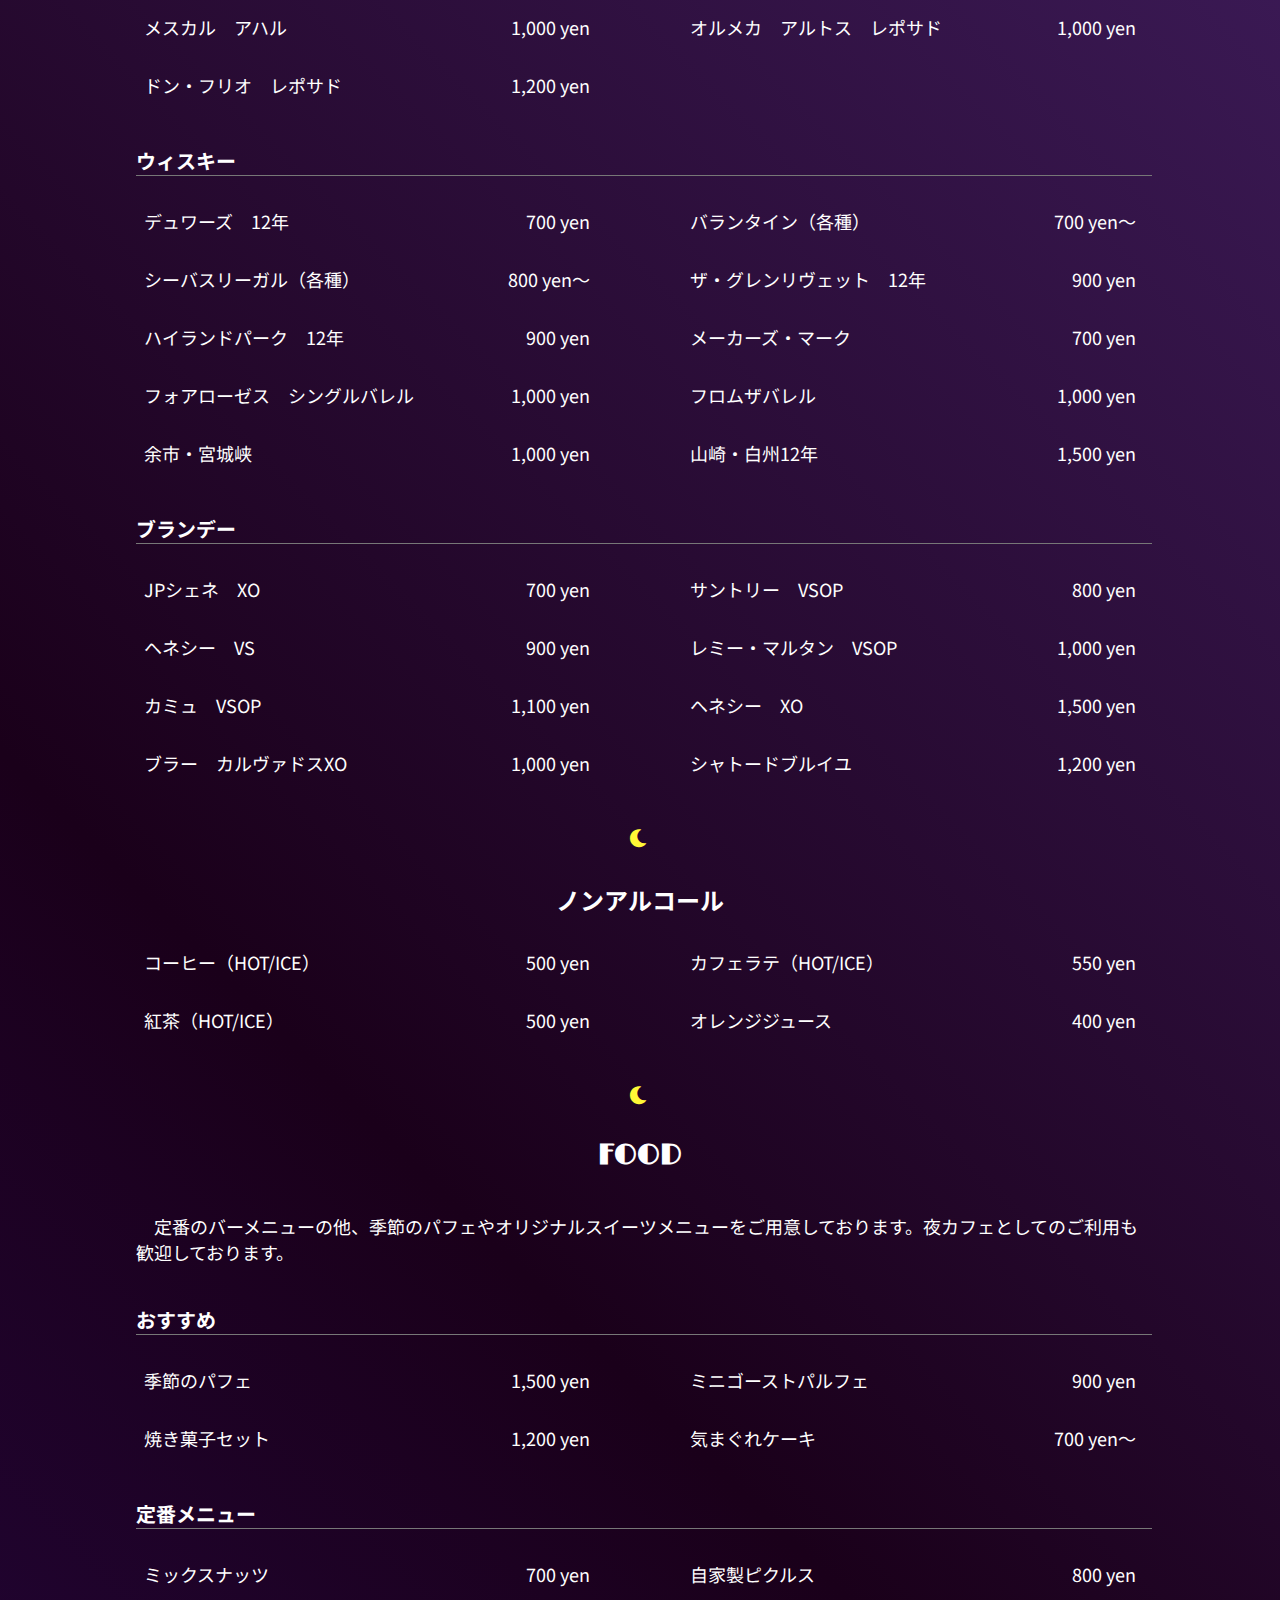
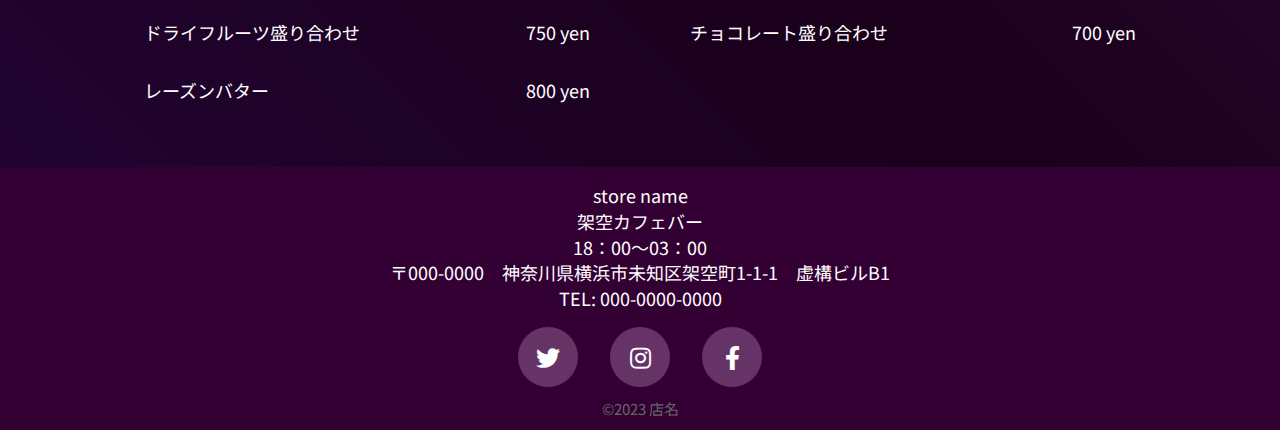
==== commit c1eefc57: "Add files via upload" ====
--- a/menu.html
+++ b/menu.html
@@ -61,17 +61,27 @@
 
     <section>
       <div class="menu-jump">
-        <div class="jump-drink">
+        <div class="jump-link">
           <a href="#menu-drink">DRINK</a>
         </div>
-        <div class="jump-food">
+        <div class="jump-link">
           <a href="#menu-food">FOOD</a>
         </div>
       </div>
     </section>
 
     <section>
+      <div class="moon"><i class="fas fa-moon fa-fw"></i></div>
+    </section>
+
+    <section>
       <div id="menu-drink">DRINK</div>
+    </section>
+
+    <section>
+      <div class="menu-caption">
+        <p>　スピリッツ・リキュールは、下記に記載のないものも数多くご用意しております。また、カクテルメニューは一例です。お客様のお好みにあわせてお作りいたしますので、ご相談ください。</p>
+      </div>
     </section>
 
     <section>
@@ -95,11 +105,11 @@
 
         <ul class="menu-text">
           <li>
-            <span class="menu-name">オリジナルカクテル1</span>
+            <span class="menu-name">ゴーストムーン</span>
             <span class="menu-price">1,200 yen</span>
           </li>
           <li>
-            <span class="menu-name">オリジナルカクテル2</span>
+            <span class="menu-name">ミッドナイト・フィズ</span>
             <span class="menu-price">900 yen</span>
           </li>
           <li>
@@ -114,9 +124,9 @@
       </div>
     </section>
 
-    <div class="moon">
-      － <i class="fas fa-moon"></i> －
-    </div>
+    <section>
+      <div class="moon"><i class="fas fa-moon fa-fw"></i></div>
+    </section>
 
     <section>
       <div class="menu-page">
@@ -358,9 +368,9 @@
       </div>
     </section>
 
-    <div class="moon">
-      － <i class="fas fa-moon"></i> －
-    </div>
+    <section>
+      <div class="moon"><i class="fas fa-moon fa-fw"></i></div>
+    </section>
 
     <section>
       <div class="menu-page">
@@ -583,17 +593,93 @@
       </div>
     </section>
 
-    <div class="moon">
-      － <i class="fas fa-moon"></i> －
-    </div>
+    <section>
+      <div class="moon"><i class="fas fa-moon fa-fw"></i></div>
+    </section>
+
+    <section>
+      <div class="menu-page">
+        <h3>ノンアルコール</h3>
+        <ul>
+          <li>
+            <span class="menu-name">コーヒー（HOT/ICE）</span>
+            <span class="menu-price">500 yen</span>
+          </li>
+          <li>
+            <span class="menu-name">カフェラテ（HOT/ICE）</span>
+            <span class="menu-price">550 yen</span>
+          </li>
+          <li>
+            <span class="menu-name">紅茶（HOT/ICE）</span>
+            <span class="menu-price">500 yen</span>
+          </li>
+          <li>
+            <span class="menu-name">オレンジジュース</span>
+            <span class="menu-price">400 yen</span>
+          </li>
+        </ul>        
+      </div>
+    </section>
+
+    <section>
+      <div class="moon"><i class="fas fa-moon fa-fw"></i></div>
+    </section>
 
     <section>
       <div id="menu-food">FOOD</div>
     </section>
 
     <section>
-      <div class="bottom-caption">
-        <p>　スピリッツ・リキュールは、上記に記載のないものも数多くご用意しております。また、カクテルメニューは一例です。お客様のお好みにあわせてお作りいたしますので、ご相談ください。</p>
+      <div class="menu-caption">
+        <p>　定番のバーメニューの他、季節のパフェやオリジナルスイーツメニューをご用意しております。夜カフェとしてのご利用も歓迎しております。</p>
+      </div>
+    </section>
+
+    <section>
+      <div class="menu-page">
+        <h4>おすすめ</h4>
+        <ul>
+          <li>
+            <span class="menu-name">季節のパフェ</span>
+            <span class="menu-price">1,500 yen</span>
+          </li>
+          <li>
+            <span class="menu-name">ミニゴーストパルフェ</span>
+            <span class="menu-price">900 yen</span>
+          </li>
+          <li>
+            <span class="menu-name">焼き菓子セット</span>
+            <span class="menu-price">1,200 yen</span>
+          </li>
+          <li>
+            <span class="menu-name">気まぐれケーキ</span>
+            <span class="menu-price">700 yen～</span>
+          </li>
+        </ul>
+
+        <h4>定番メニュー</h4>
+        <ul>
+          <li>
+            <span class="menu-name">ミックスナッツ</span>
+            <span class="menu-price">700 yen</span>
+          </li>
+          <li>
+            <span class="menu-name">自家製ピクルス</span>
+            <span class="menu-price">800 yen</span>
+          </li>
+          <li>
+            <span class="menu-name">ドライフルーツ盛り合わせ</span>
+            <span class="menu-price">750 yen</span>
+          </li>
+          <li>
+            <span class="menu-name">チョコレート盛り合わせ</span>
+            <span class="menu-price">700 yen</span>
+          </li>
+          <li>
+            <span class="menu-name">レーズンバター</span>
+            <span class="menu-price">800 yen</span>
+          </li>
+        </ul>
       </div>
     </section>
 
--- a/css/style_common.css
+++ b/css/style_common.css
@@ -21,9 +21,9 @@
 	
 	width: 100%;
 	height: 100%;
-	background:linear-gradient(45deg, #40057a,#1a001a,#823fee);
+	background:linear-gradient(45deg, #501fd6,#1a001a,#9a63ff);
 	background-size: 200% 200%;
-	animation: bggradient 15s ease infinite;
+	animation: bggradient 10s ease infinite;
 }
 
 @keyframes bggradient {
@@ -298,30 +298,67 @@
 
 /* ---共通モジュール--- */
 .viewmore {
-  width: 152px;
+  /* width: 152px;
   border: 2px solid #000;
   margin: 8px auto;
   padding: 4px;
   text-align: center;
   cursor: pointer;
   user-select: none;
+  font-weight: bold; */
+  width: 50%;
+  height: 48px;
+  border: 2px solid #fff;
+  text-align: center;
+  line-height: 40px;
+  margin: 0 auto;
+  position: relative;
+  box-shadow: 0px 0px 0px 0px rgba(0, 0, 0, 0);
+}
+
+.viewmore a {
+  /* all: unset; */
+
+  text-decoration: none;
   font-weight: bold;
-}
-
-.viewmore a {
-  all: unset;
+  color: var(--sub-color);
+  letter-spacing: .2rem;
+  /* 以下、div要素全体を（aタグで囲まずに）リンクにするための記述 */
+  display: block;
+  position: absolute;
+  top: 0;
+  left: 0;
+  width: 100%;
+  height: 100%;
 }
 
 .viewmore:hover {
-  border: 2px solid #fff;
+  /* border: 2px solid #fff;
   color: var(--sub-color);
-  transition: border .3s;
-}
-
-.viewmore:active {
-  background: var(--sub-color);
-  color: #fff;
-}
+  transition: border .3s; */
+
+  background-color: rgba(255, 255, 255, .6);
+  box-shadow: 0 16px 16px rgba(0, 0, 0, .3);
+
+  transition: background .5s;
+}
+
+@media (min-width: 1080px) {
+	.viewmore{
+    background-image: url("../img/ghost-mini.png");
+    background-origin: content-box;
+    background-position-x: 15%;
+    background-size: contain;
+    background-repeat: no-repeat;
+    transition: background 1s;
+  }
+  
+  .viewmore:hover {
+    background-position-x: 90%;
+    transition: background .7s;
+  }
+}
+
 
 .sns {
   display: flex;
--- a/css/style.css
+++ b/css/style.css
@@ -20,9 +20,9 @@
 	
 	width: 100%;
 	height: 100%;
-	background:linear-gradient(45deg, #40057a,#1a001a,#823fee);
+	background:linear-gradient(45deg, #501fd6,#1a001a,#9a63ff);
 	background-size: 200% 200%;
-	animation: bggradient 15s ease infinite;
+	animation: bggradient 10s ease infinite;
 }
 
 @keyframes bggradient {
@@ -163,13 +163,48 @@
 	background: rgba(255, 255, 255, .5);
 }
 
+.hero-h3 {
+  width: 85%;
+  margin: 16px auto 0;
+
+  /* ふわっと出現 */
+  animation-name: fadeInAnime;
+  animation-duration: 1s;
+  animation-delay: .5s;
+  animation-fill-mode: forwards;
+  opacity: 0;
+}
+
+.hero-h3 h3 {
+  font-family: 'Shippori Antique B1', sans-serif;
+}
+
 .store-about {
   padding: 40px;
+
+  /* ふわっと出現 */
+  animation-name: fadeInAnime;
+  animation-duration: 1s;
+  animation-delay: 1s;
+  animation-fill-mode: forwards;
+  opacity: 0;
+}
+
+@media (min-width: 768px) {
+	.hero-h3 h3{
+    font-size: 28px;
+  }
+  .store-about {
+    width: 85%;
+    margin: 0 auto;
+    padding-right: 0;
+    padding-left: 0;
+  }
 }
 
 /* ニュース */
 #news .container {
-	padding-bottom: 8px;
+	padding: 16px;
 }
 
 .news article:nth-child(1) {
@@ -189,9 +224,13 @@
 	color: var(--main-color);
 }
 
+#news .viewmore {
+  margin-top: 24px;
+}
+
 /* メニュー */
 #menu .container {
-	padding: 8px;
+	padding: 16px;
 }
 
 #menu h3 {
@@ -219,7 +258,7 @@
 }
 
 .menu-drink {
-  display: flex;
+  position: relative;
 }
 .menu-drink + .menu-drink {
   margin-top: 32px;
@@ -229,14 +268,59 @@
   flex-direction: row-reverse;
 }
 
+.odd {
+  text-align: right;
+}
+
+.even {
+  text-align: left;
+}
+
 .cocktail-img img {
-  width: 240px;
-  height: 320px;
-}
-
-.menu-drink p:nth-child(1){
-  border-bottom: 2px solid #444;
+  width: 90%;
+  height: auto;
+}
+
+.cocktail-name-odd {
+  background: rgba(0, 0, 0,.5);
+  color: #fff;
   font-size: 20px;
+  position: absolute;
+  top: 10px;
+}
+.cocktail-name-even {
+  background: rgba(0, 0, 0,.5);
+  color: #fff;
+  font-size: 20px;
+  position: absolute;
+  top: 10px;
+  right: 0;
+}
+
+.cocktail-caption-odd {
+  background-color: rgba(0, 0, 0,.5);
+  color: #fff;
+  width: 90%;
+  position: absolute;
+  bottom: 20px;
+  left: 0;
+  font-size: .9rem;
+}
+
+.cocktail-caption-even {
+  background-color: rgba(0, 0, 0,.5);
+  color: #fff;
+  width: 90%;
+  position: absolute;
+  bottom: 20px;
+  right: 0;
+  font-size: .9rem;
+}
+
+@media screen and (max-width: 400px) {
+  .cocktail-caption {
+    font-size: .7rem;
+  }
 }
 
 @media (min-width: 768px) {
@@ -258,23 +342,42 @@
     width: 300px;
     height: 400px;
   }
-  .menu-drink p:nth-child(1){
-    border-bottom: none;
-    text-align: center;
-  }
-  
+
+  .cocktail-name-even {
+    left: 0;
+    right: auto;
+  }
+
+  .cocktail-caption-odd, .cocktail-caption-even {
+    margin-top: 32px;
+    background-color: transparent;
+    color: #000;
+    width: 100%;
+    position: relative;
+    font-size: 1rem;
+  }
 }
 
 /* コンタクト */
+#contact .container{
+  padding: 16px;
+}
+
+.tel {
+  margin: 16px 0;
+  padding: 24px;
+  text-align: center;
+  background-color: #BBB;
+}
+
 .contact-form {
-  border: 1px solid red;
+  margin-top: 16px;
 }
 
 .contact-form p {
   margin-left: 8px;
   padding: 0;
 }
-
 
 .contact-form input {
   width: 240px;
@@ -295,7 +398,8 @@
 	margin: 8px auto 16px;
 	padding: 4px;
 	text-align: center;
-	background: #eee;
+	background: #dcc8ff;
+  box-shadow: 0 8px 8px rgba(0, 0, 0, .3);
 	border-radius: 4px;
 	cursor: pointer;
 	user-select: none;
@@ -313,6 +417,11 @@
 @media (min-width: 768px) {
 	.form-item {
     flex-wrap: nowrap;
+  }
+
+  .tel {
+    width: 60%;
+    margin: 16px auto;
   }
 }
 
@@ -362,6 +471,7 @@
 /* ----------記事ページ-news.html---------- */
 .news-page{
   margin-top: 32px;
+  padding-bottom: 16px;
   background: rgba(255, 255, 255, .5);
 }
 
@@ -468,6 +578,16 @@
   background-color: var(--sub-color);
 }
 
+@media screen and (max-width: 400px) {
+  table th{
+    font-size: .7rem;
+  }
+}
+
+.news-top-p {
+  margin: 16px 0;
+}
+
 /* ----------メニューページ-menu.html---------- */
 .menu-page{
   margin-top: 32px;
@@ -488,6 +608,66 @@
 
 .menu-jump {
   display: flex;
+  justify-content: space-around;
+  gap: 16px;
+  padding: 0 32px;
+  text-align: center;
+}
+
+.jump-link{
+  width: 50%;
+  height: 64px;
+  border: 2px solid #fff;
+  line-height: 56px;
+  position: relative;
+  box-shadow: 0px 0px 0px 0px rgba(0, 0, 0, 0);
+}
+
+.jump-link a{
+  text-decoration: none;
+  font-weight: bold;
+  color: var(--sub-color);
+  letter-spacing: .2rem;
+  /* 以下、div要素全体を（aタグで囲まずに）リンクにするための記述 */
+  display: block;
+  position: absolute;
+  top: 0;
+  left: 0;
+  width: 100%;
+  height: 100%;
+}
+
+.jump-link:hover {
+  background-color: rgba(255, 255, 255, .6);
+  box-shadow: 0 16px 16px rgba(0, 0, 0, .3);
+
+  transition: background .5s;
+}
+
+@media (min-width: 1080px) {
+	.jump-link{
+    background-image: url("../img/ghost-mini.png");
+    background-origin: content-box;
+    background-position-x: 90%;
+    background-position-y: bottom;
+    background-size: 10%;
+    background-repeat: no-repeat;
+  }
+  
+  .jump-link:hover {
+    background-size: 15%;
+    background-position-y: top;
+  
+    transition: background .5s;
+  }
+}
+
+#menu-drink, #menu-food {
+  font-size: 28px;
+  font-weight: bold;
+  text-align: center;
+  color: #fff;
+  font-family: 'Limelight', cursive;
 }
 
 .menu-page ul {
@@ -535,7 +715,7 @@
   }
 }
 
-.bottom-caption {
-  color: #fff;
-}
-
+.menu-caption {
+  color: #fff;
+}
+
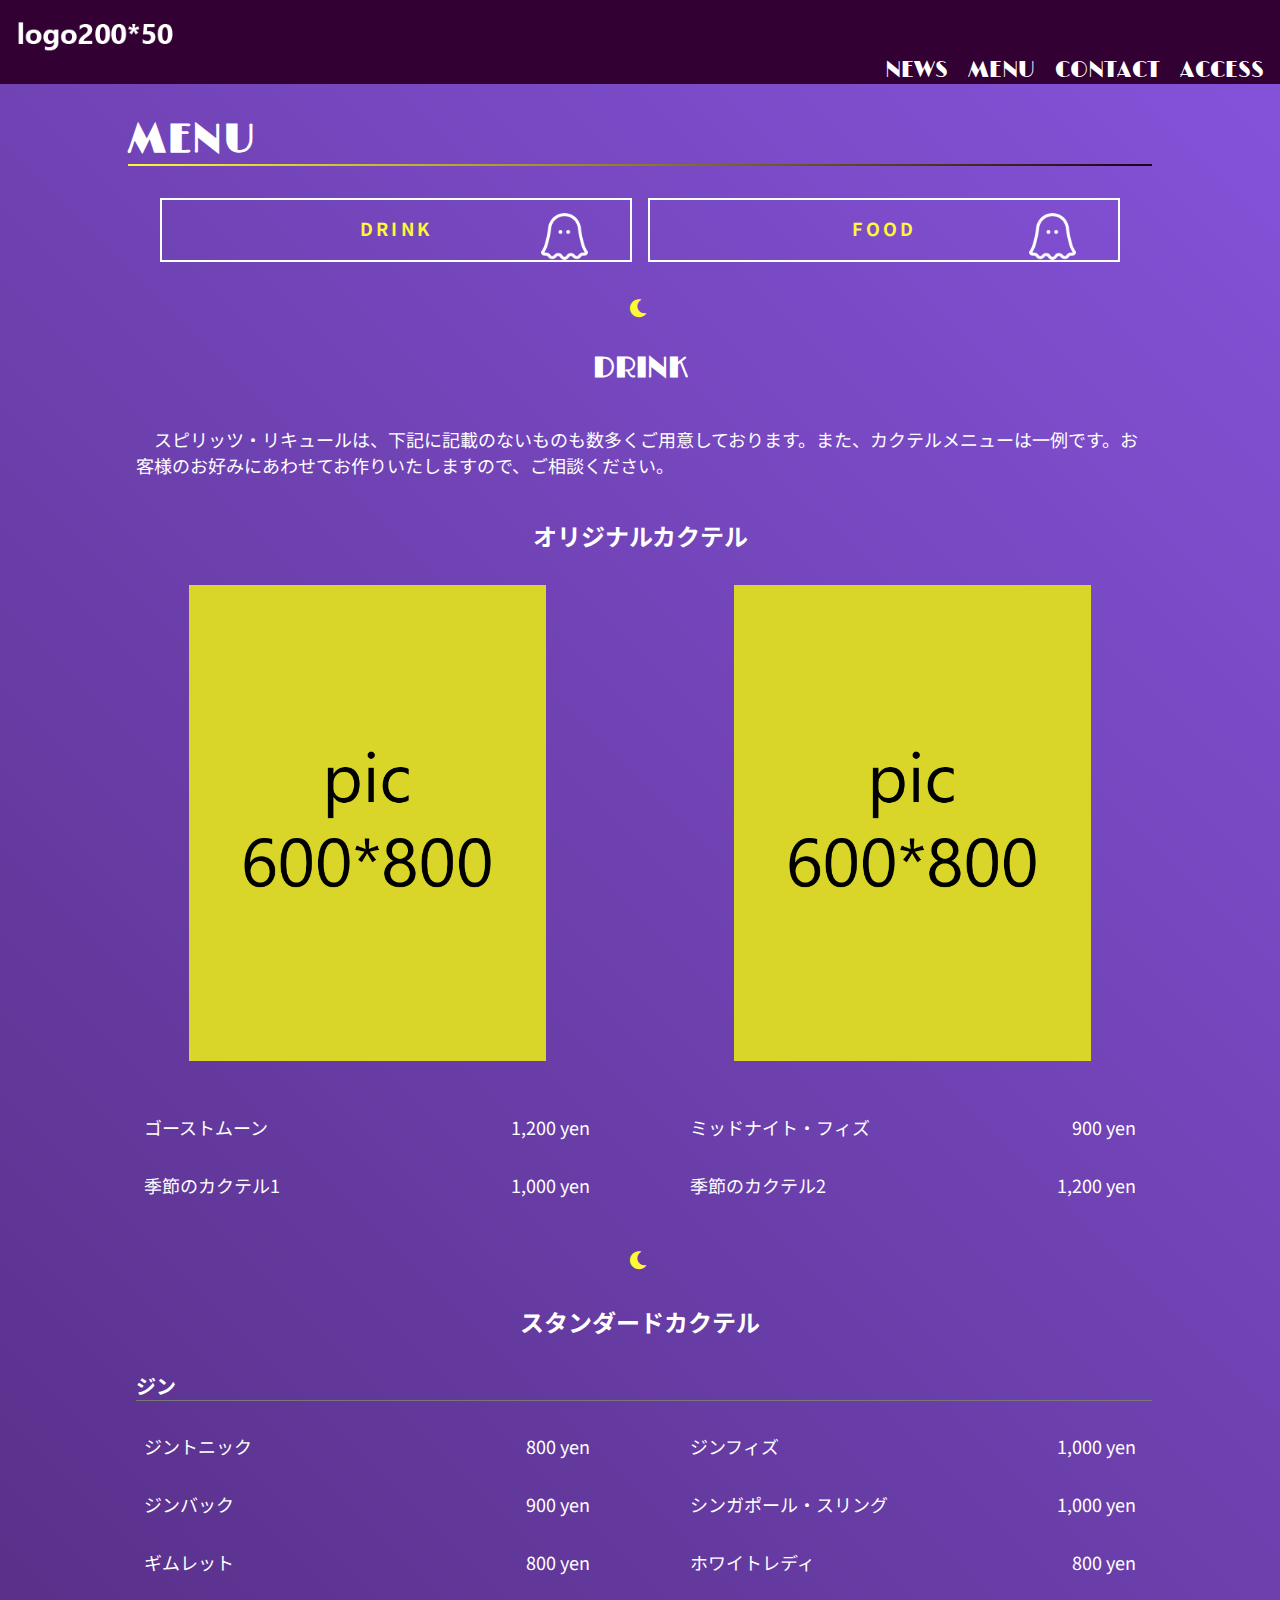
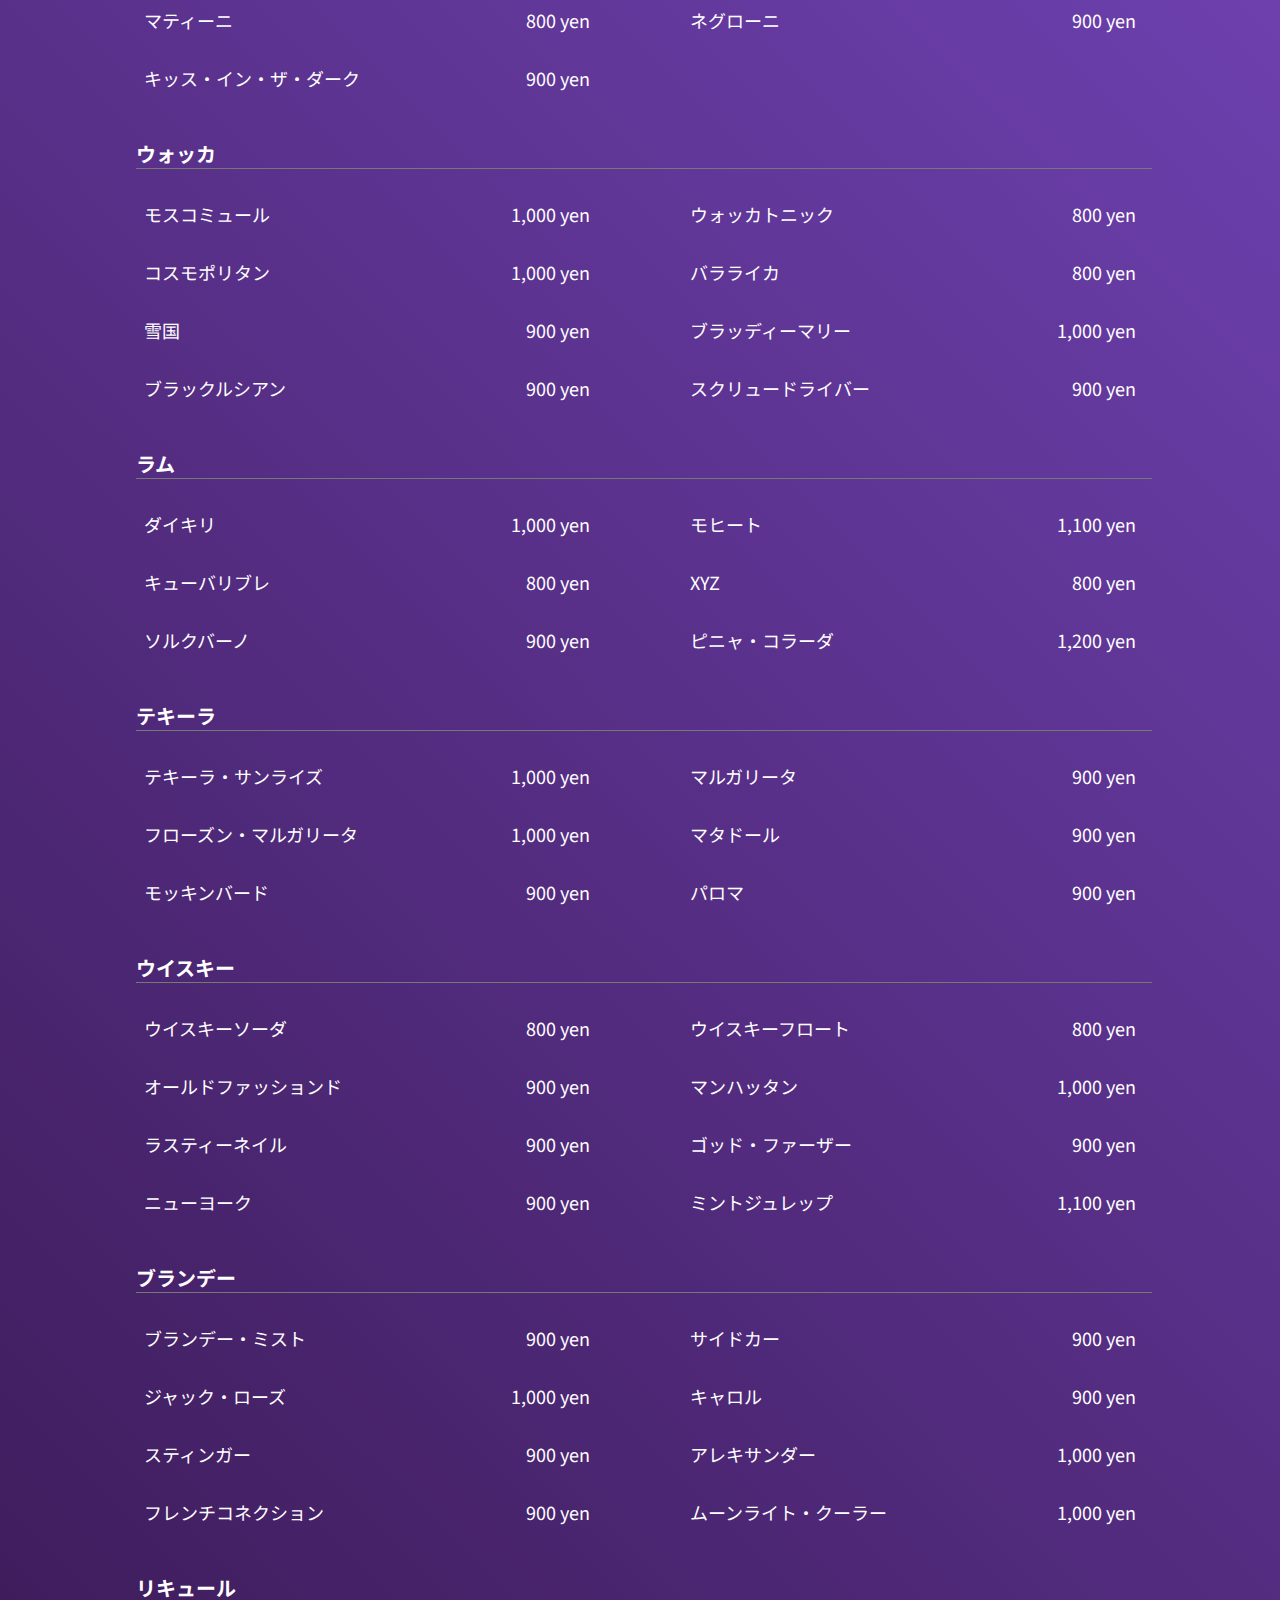
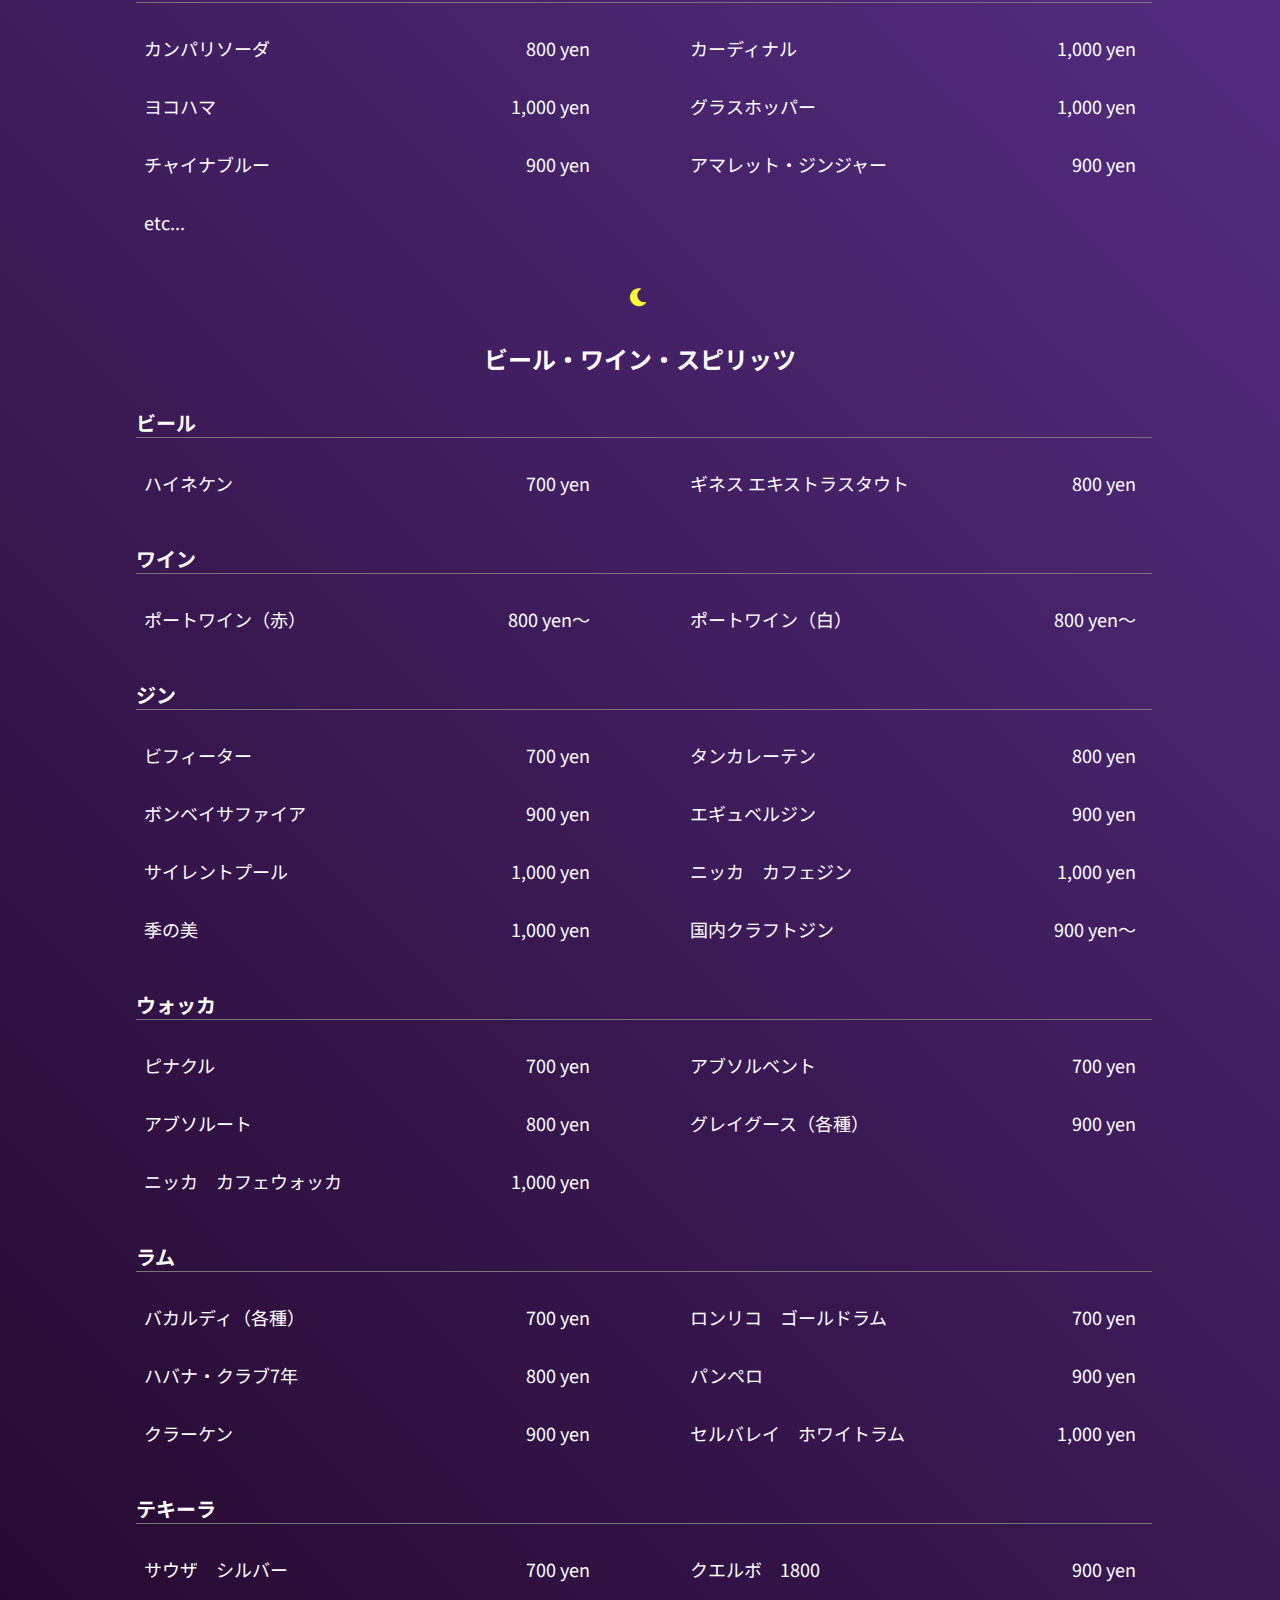
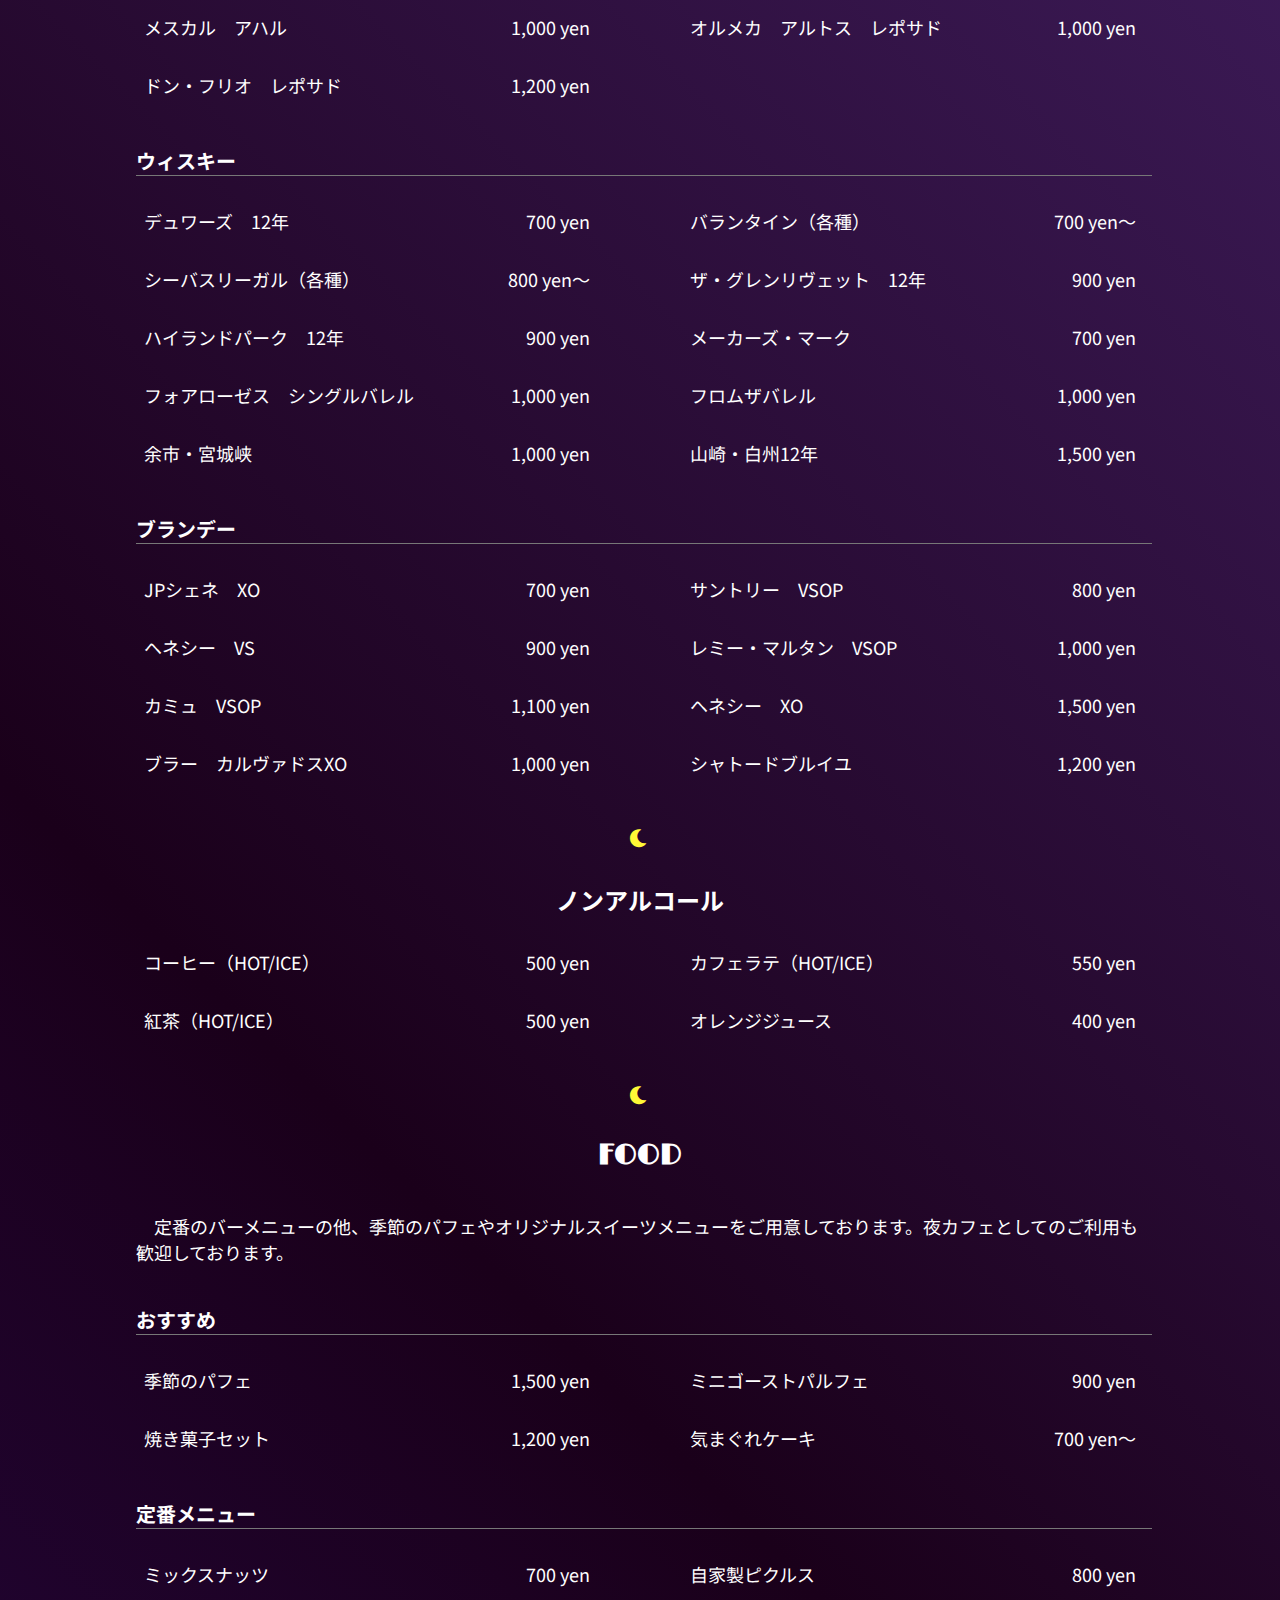
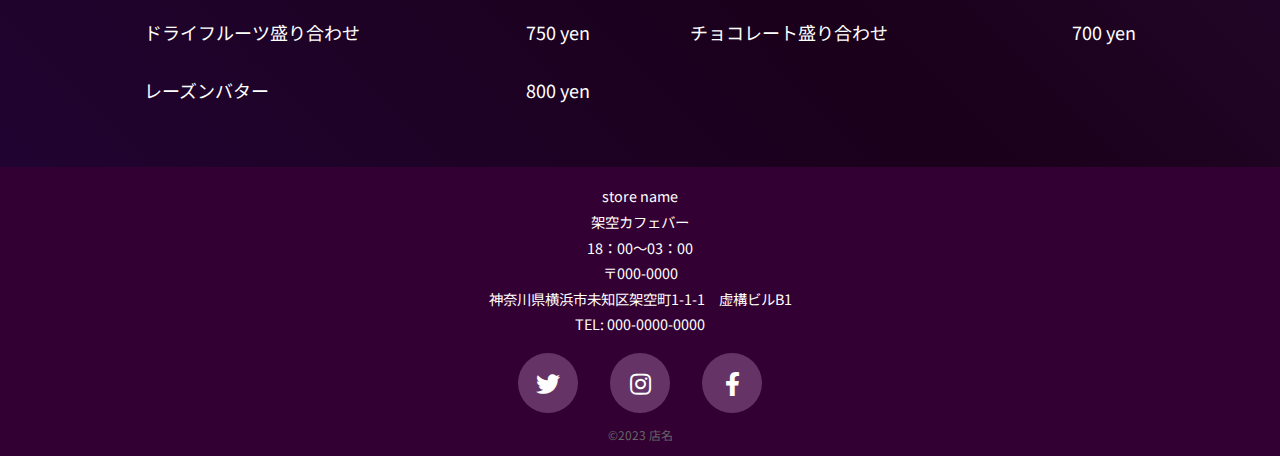
==== commit 39b7fd5a: "Add files via upload" ====
--- a/menu.html
+++ b/menu.html
@@ -690,7 +690,7 @@
       <p>store name</p>
       <p>架空カフェバー</p>
       <p>18：00～03：00</p>
-      <p>〒000-0000　神奈川県横浜市未知区架空町1-1-1　虚構ビルB1</p>
+      <p>〒000-0000<br>神奈川県横浜市未知区架空町1-1-1　虚構ビルB1</p>
       <p>TEL: 000-0000-0000</p>
       <div class="sns-footer">
         <div><a href="#"><i class="fab fa-twitter"></i></a></div>
--- a/css/style_common.css
+++ b/css/style_common.css
@@ -260,6 +260,7 @@
 	text-align: center;
   line-height: 1.6rem;
 	color: #fff;
+  font-size: .9rem;
 }
 
 .footer-content {
@@ -306,7 +307,7 @@
   cursor: pointer;
   user-select: none;
   font-weight: bold; */
-  width: 50%;
+  width: 60%;
   height: 48px;
   border: 2px solid #fff;
   text-align: center;
@@ -343,8 +344,15 @@
   transition: background .5s;
 }
 
+@media screen and (max-width: 400px) {
+  .viewmore {
+    font-size: .8rem;
+  }
+}
+
 @media (min-width: 1080px) {
 	.viewmore{
+    width: 40%;
     background-image: url("../img/ghost-mini.png");
     background-origin: content-box;
     background-position-x: 15%;
--- a/css/style.css
+++ b/css/style.css
@@ -250,7 +250,7 @@
 }
 
 .menu-about {
-  padding: 32px;
+  padding: 8px;
 }
 
 .pc-menu-drink {
@@ -282,15 +282,15 @@
 }
 
 .cocktail-name-odd {
-  background: rgba(0, 0, 0,.5);
-  color: #fff;
+  color: #fff;
+  font-weight: bold;
   font-size: 20px;
   position: absolute;
   top: 10px;
 }
 .cocktail-name-even {
-  background: rgba(0, 0, 0,.5);
-  color: #fff;
+  color: #fff;
+  font-weight: bold;
   font-size: 20px;
   position: absolute;
   top: 10px;
@@ -324,6 +324,9 @@
 }
 
 @media (min-width: 768px) {
+  .menu-about {
+    padding: 32px;
+  }
   .menu-drink {
     width: 50%;
     display: block;
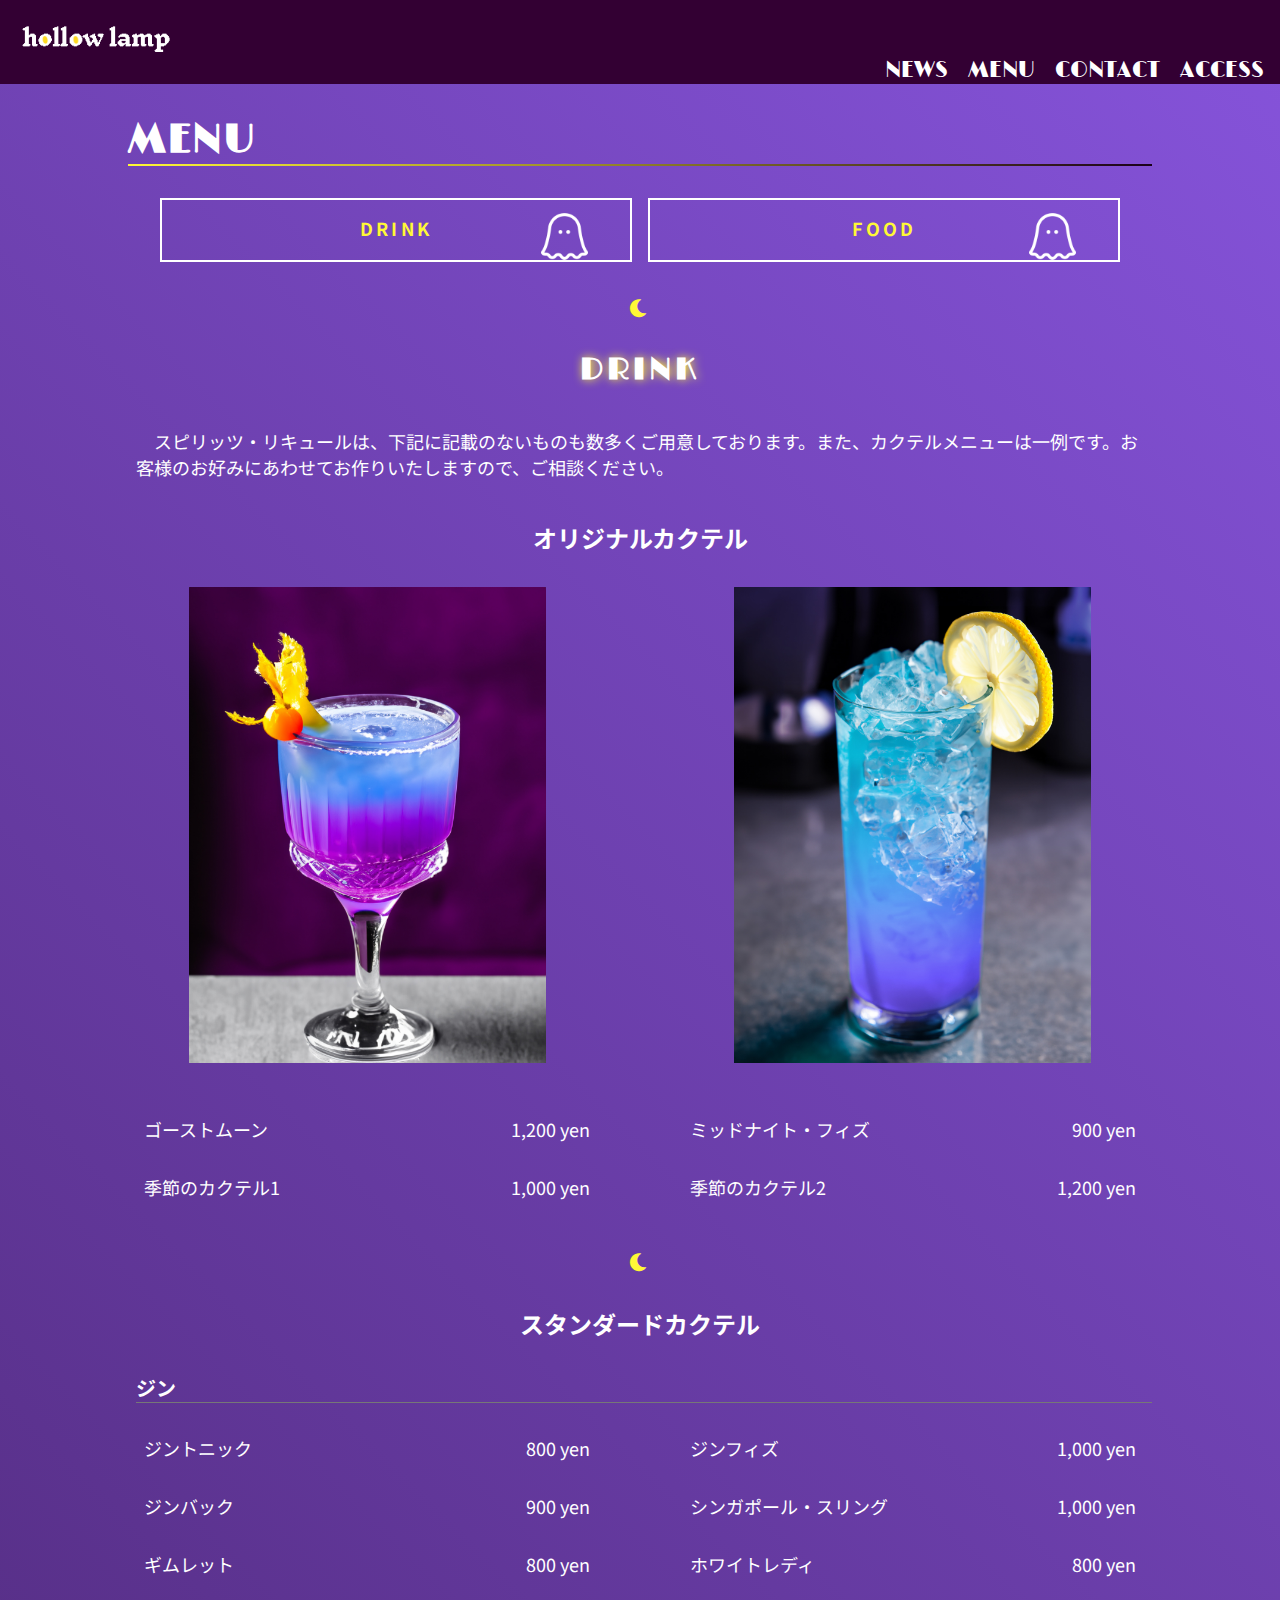
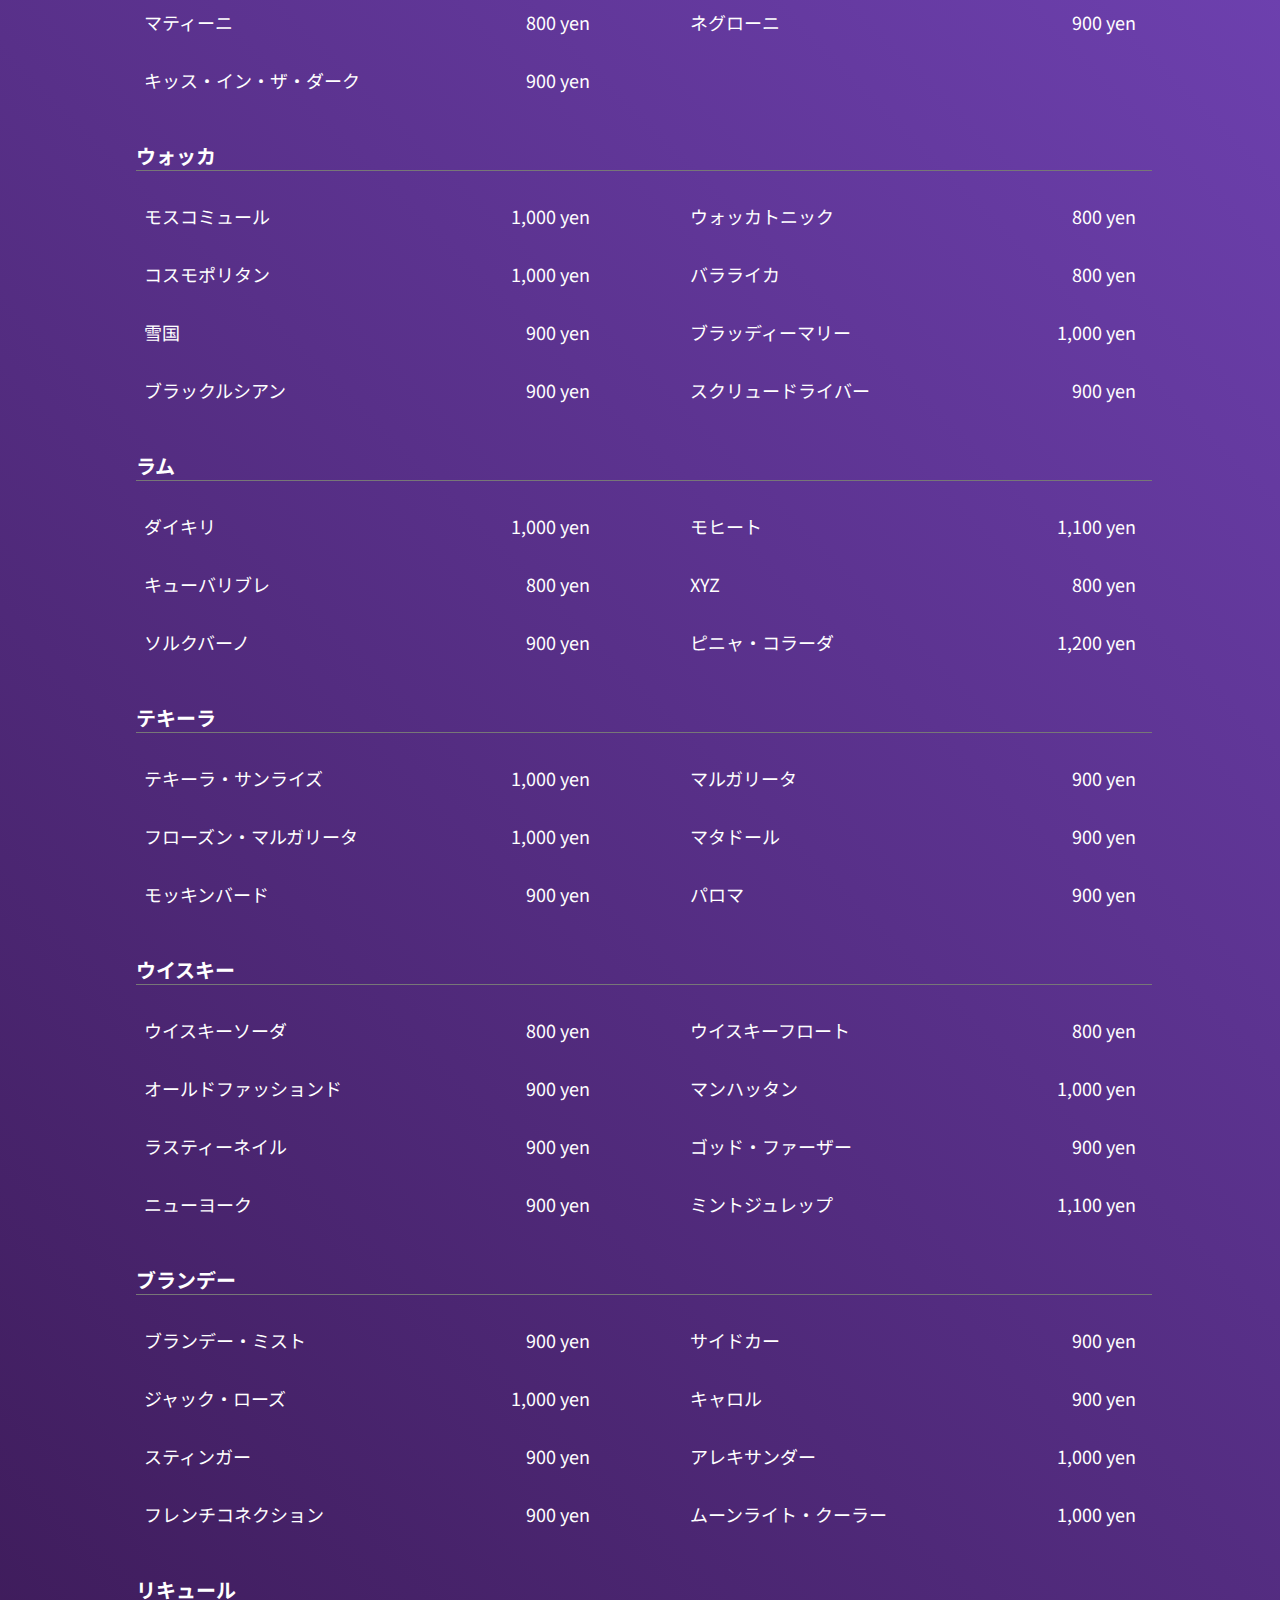
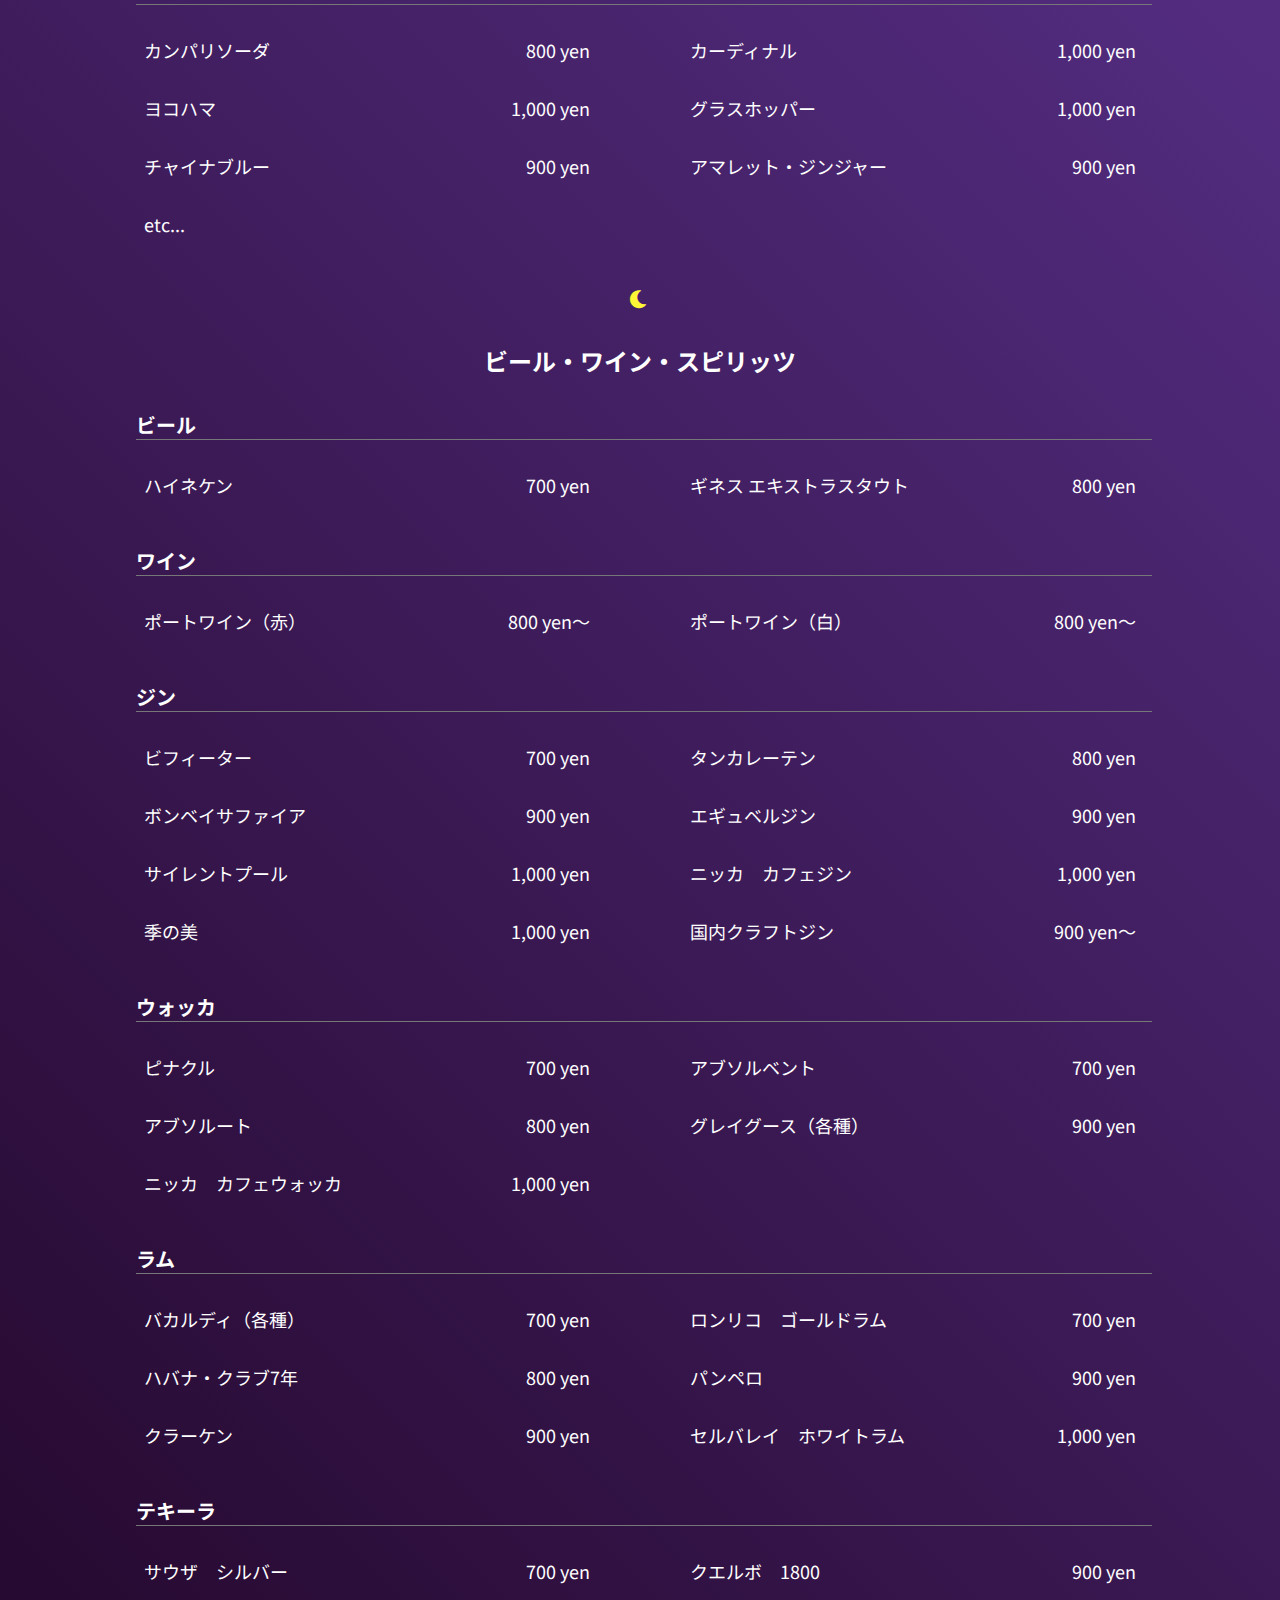
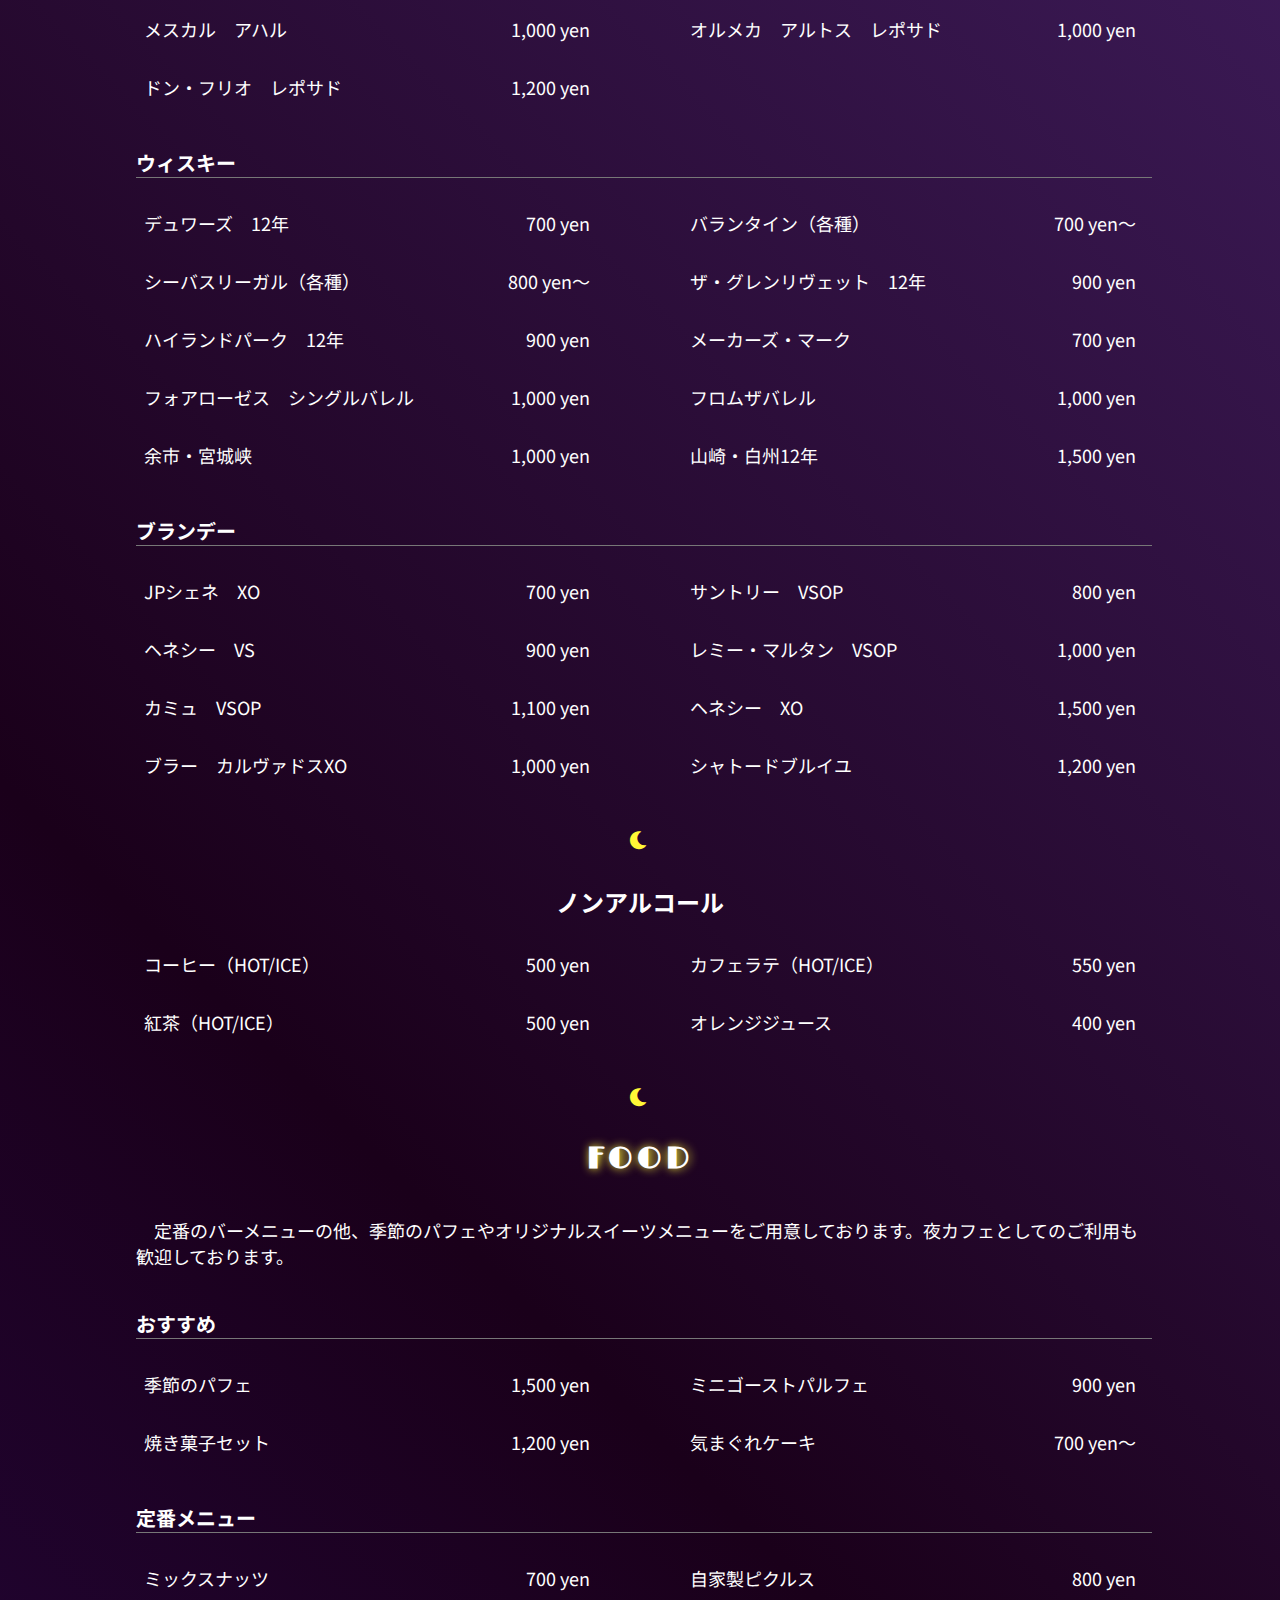
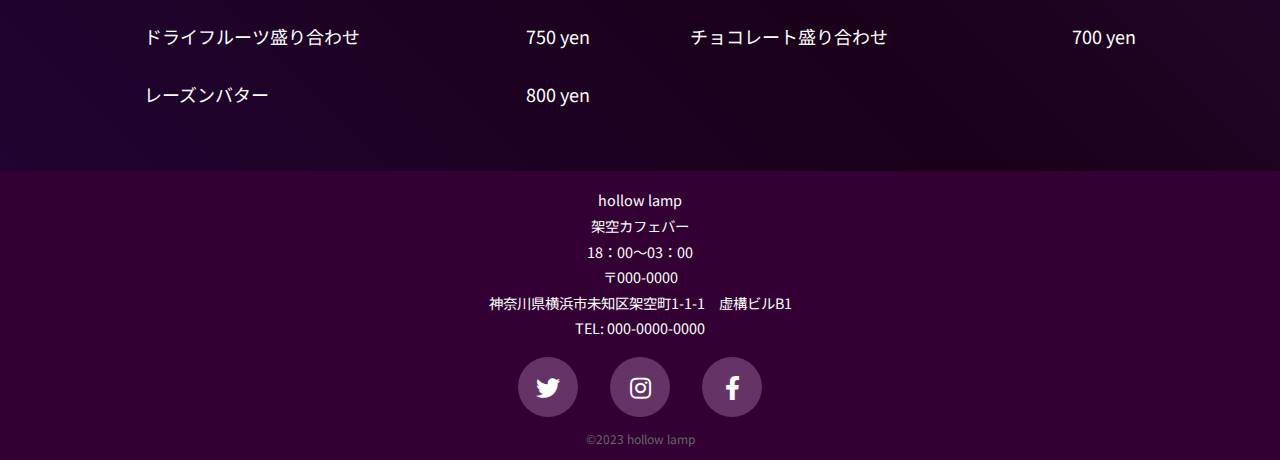
==== commit 6f0e6ae0: "Add files via upload" ====
--- a/menu.html
+++ b/menu.html
@@ -13,7 +13,7 @@
   <link href="https://fonts.googleapis.com/css?family=Noto+Sans+JP:400,700&display=swap&subset=japanese"
     rel="stylesheet">
   <link href="https://use.fontawesome.com/releases/v5.6.1/css/all.css" rel="stylesheet">
-  <link rel="icon" href="img/favicon.png">
+  <link rel="icon" href="img/ghost-mini.png">
 </head>
 
 <body>
@@ -93,12 +93,12 @@
         <ul class="menu-img">
           <li>
             <div class="menu-cocktail-img wrapper">
-              <img src="img/picB.png" alt="カクテルの写真" class="image" data-src="img/picB.png">
+              <img src="img/ck2.jpg" alt="カクテルの写真" class="image" data-src="img/ck2.jpg">
             </div>
           </li>
           <li>
             <div class="menu-cocktail-img wrapper">
-              <img src="img/picB.png" alt="カクテルの写真" class="image" data-src="img/picB.png">
+              <img src="img/ck1.jpg" alt="カクテルの写真" class="image" data-src="img/ck1.jpg">
             </div>
           </li>
         </ul>
@@ -687,7 +687,7 @@
 
   <footer>
     <div class="footer-content">
-      <p>store name</p>
+      <p>hollow lamp</p>
       <p>架空カフェバー</p>
       <p>18：00～03：00</p>
       <p>〒000-0000<br>神奈川県横浜市未知区架空町1-1-1　虚構ビルB1</p>
@@ -699,7 +699,7 @@
       </div>
     </div>
     <div class="copyright">
-      <small>©2023 店名</small>
+      <small>©2023 hollow lamp</small>
     </div>
   </footer>
 
--- a/css/style_common.css
+++ b/css/style_common.css
@@ -406,7 +406,7 @@
   margin-right: 8px;
   opacity: .6;
   position: absolute;
-  bottom: 5%;
+  bottom: 10%;
   right: 0;
   z-index: 10;
 
@@ -415,10 +415,10 @@
 
 @keyframes scroll-anim {
   0% {
-    bottom: 5%;
+    bottom: 10%;
   }
   100% {
-    bottom: 10%;
+    bottom: 0%;
   }
 }
 
--- a/css/style.css
+++ b/css/style.css
@@ -176,7 +176,9 @@
 }
 
 .hero-h3 h3 {
-  font-family: 'Shippori Antique B1', sans-serif;
+  /* font-family: 'Shippori Antique B1', sans-serif; */
+  font-weight: bold;
+  text-shadow: 2px 2px #c2a3ff;
 }
 
 .store-about {
@@ -287,6 +289,7 @@
   font-size: 20px;
   position: absolute;
   top: 10px;
+  text-shadow: var(--sub-color) 1px 0 10px;
 }
 .cocktail-name-even {
   color: #fff;
@@ -295,6 +298,7 @@
   position: absolute;
   top: 10px;
   right: 0;
+  text-shadow: var(--sub-color) 1px 0 10px;
 }
 
 .cocktail-caption-odd {
@@ -368,9 +372,9 @@
 
 .tel {
   margin: 16px 0;
-  padding: 24px;
-  text-align: center;
-  background-color: #BBB;
+  padding: 16px;
+  text-align: center;
+  background-color: rgba(255, 255, 255, .3);
 }
 
 .contact-form {
@@ -666,11 +670,13 @@
 }
 
 #menu-drink, #menu-food {
-  font-size: 28px;
+  font-size: 30px;
+  letter-spacing: 4px;
   font-weight: bold;
   text-align: center;
   color: #fff;
   font-family: 'Limelight', cursive;
+  text-shadow: var(--sub-color) 1px 0 10px;
 }
 
 .menu-page ul {
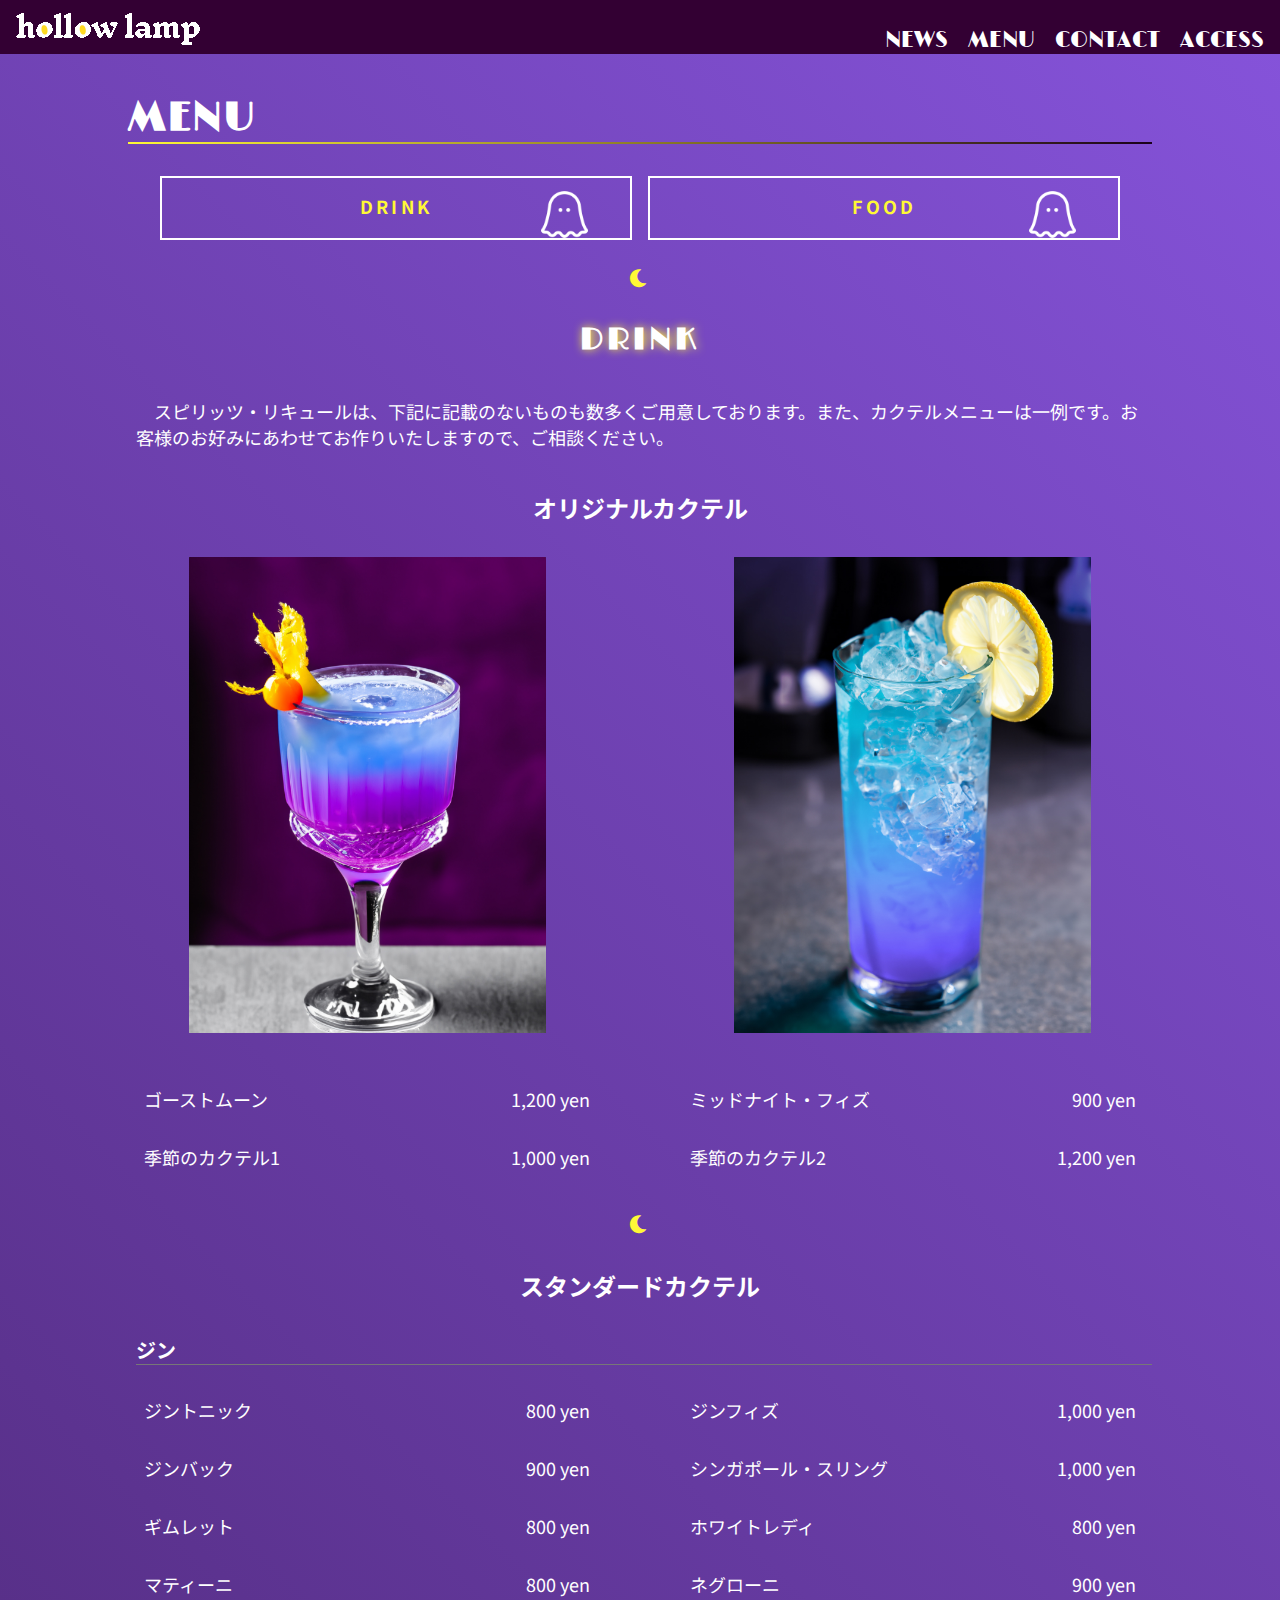
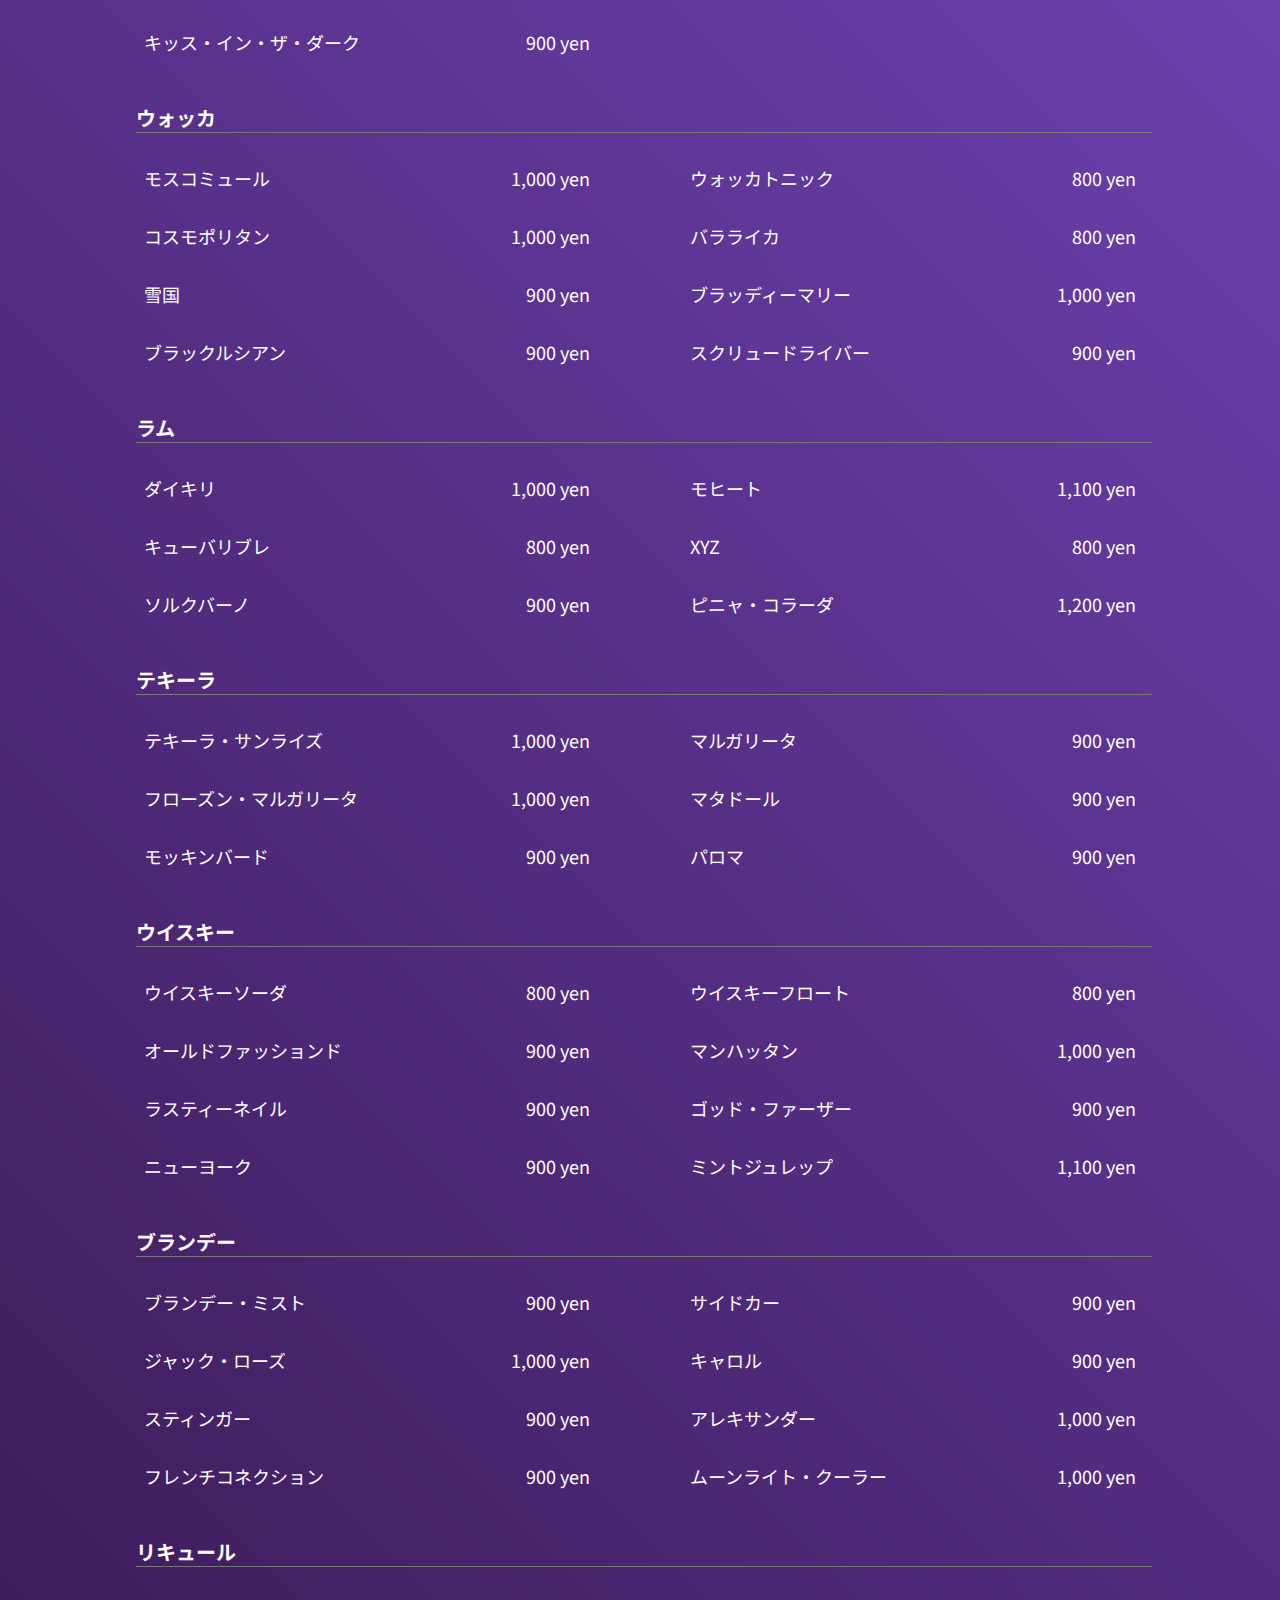
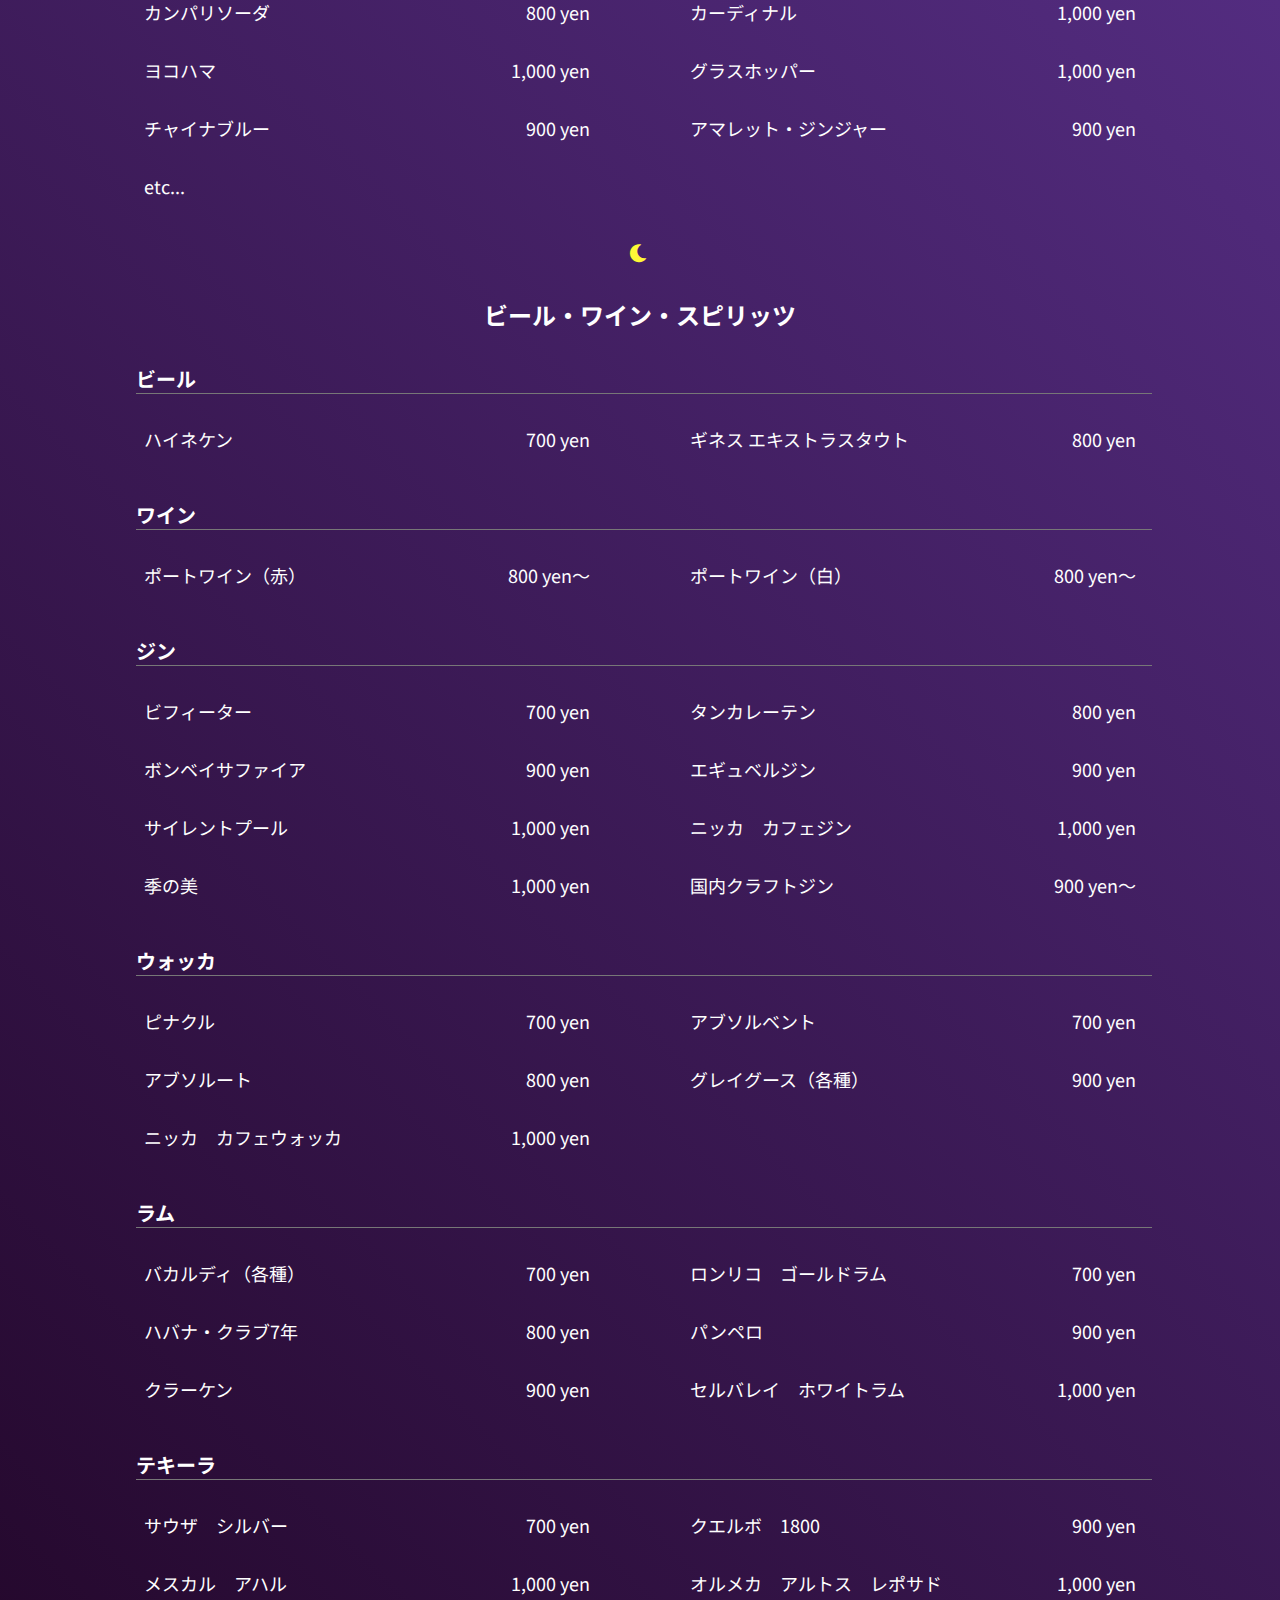
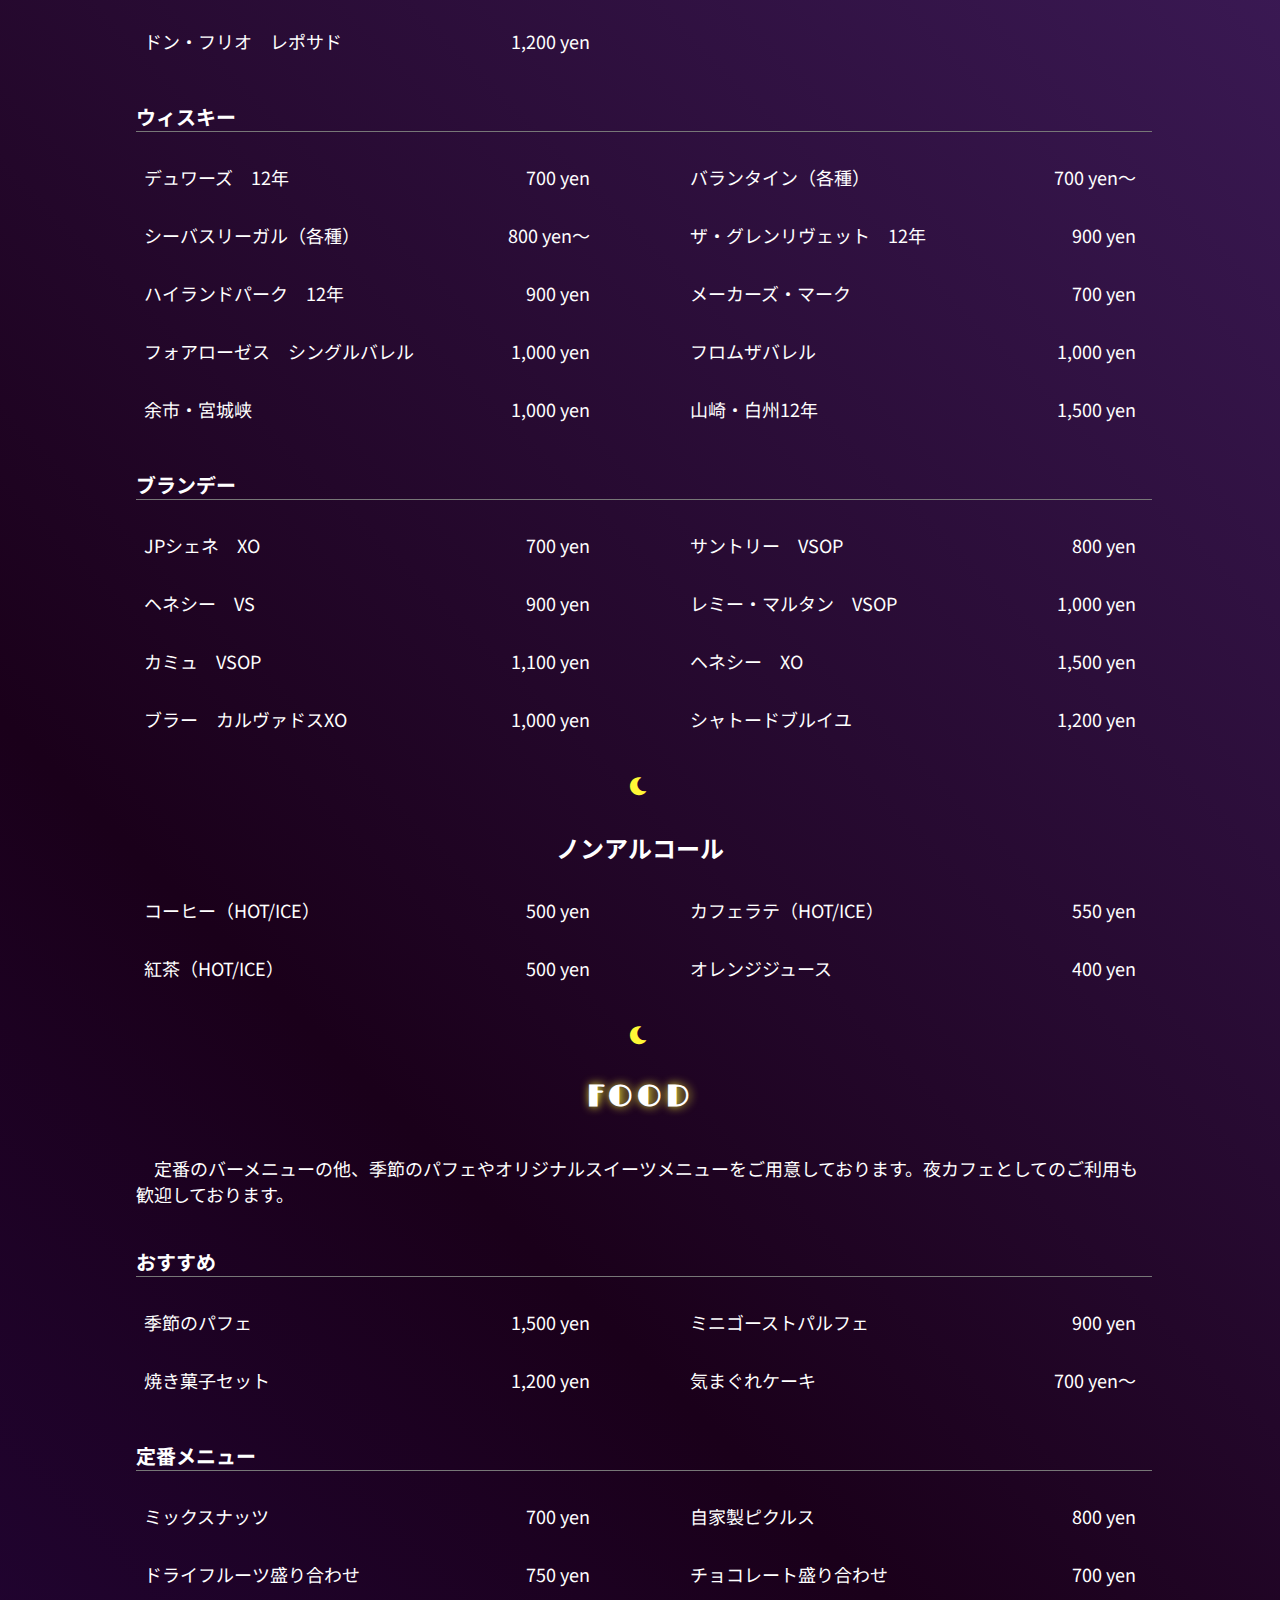
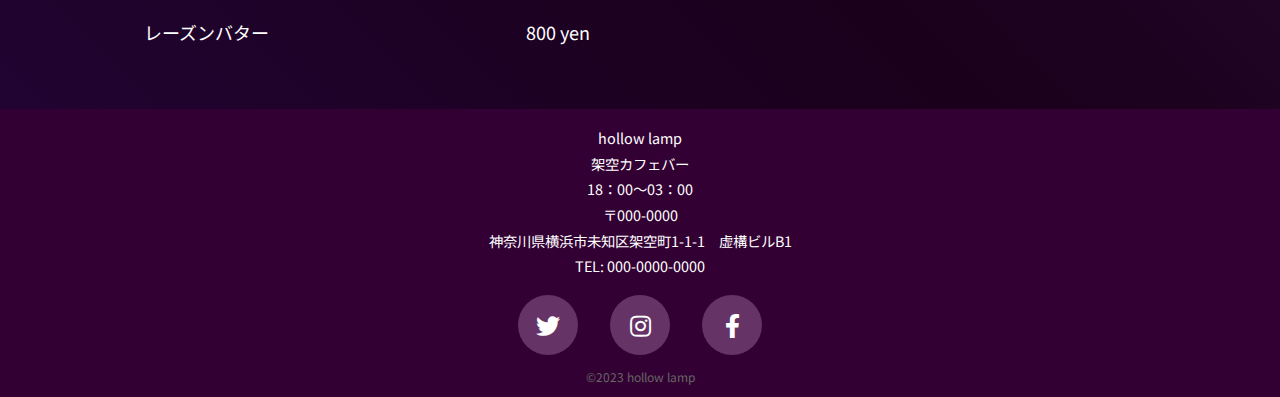
==== commit bf4ae1c9: "Add files via upload" ====
--- a/menu.html
+++ b/menu.html
@@ -4,7 +4,7 @@
 <head>
   <meta charset="UTF-8">
   <meta name="viewport" content="width=device-width, initial-scale=1.0">
-  <title>NEWS - 授業用サイト</title>
+  <title>MENU - 授業用サイト</title>
   <link rel="stylesheet" href="css/style_common.css">
   <link rel="stylesheet" href="css/style.css">
   <link rel="preconnect" href="https://fonts.googleapis.com">
@@ -19,7 +19,7 @@
 <body>
   <header>
     <div class="header-ctn">
-      <h1><a href="index.html"><img src="img/logo.png" alt="ロゴ"></a></h1>
+      <a href="index.html"><img src="img/logo.png" alt="ロゴ"></a>
     </div>
 
     <nav>
--- a/css/style_common.css
+++ b/css/style_common.css
@@ -11,7 +11,7 @@
   /* スムーズスクロール */
   scroll-behavior: smooth;
   /* 固定ヘッダ分のジャンプ位置調整 */
-  scroll-padding-top: 80px;
+  scroll-padding-top: 50px;
 }
 
 body {
@@ -24,6 +24,7 @@
 	background:linear-gradient(45deg, #501fd6,#1a001a,#9a63ff);
 	background-size: 200% 200%;
 	animation: bggradient 10s ease infinite;
+  position: relative;
 }
 
 @keyframes bggradient {
@@ -66,6 +67,9 @@
 header img {
 	max-width: 80%;
 	vertical-align: middle;
+  position: absolute;
+  top: 0;
+  left: 8px;
 }
 
 /* ▼SP用ボタン */
@@ -401,43 +405,48 @@
 }
 
 .flow-ghost {
-  width: 100px;
-  height: 100px;
+  width: 150px;
+  height: 150px;
   margin-right: 8px;
   opacity: .6;
-  position: absolute;
-  bottom: 10%;
+  position: fixed;
+  top: 100px;
   right: 0;
   z-index: 10;
-
-  animation: scroll-anim 5s ease infinite alternate;
+  opacity: 0;
+
+  animation: scroll-anim 8s ease 1s infinite alternate;
 }
 
 @keyframes scroll-anim {
   0% {
-    bottom: 10%;
+    top: 20%;
+    opacity: 0;
+  }
+  50% {
+    opacity: 1;
   }
   100% {
-    bottom: 0%;
+    top: 85%;
   }
 }
 
 @media (min-width: 768px) {
   .flow-ghost{
-    width: 150px;
-    height: 150px;
-    top: 120%;
-    bottom: auto;
-  }
-
+    width: 200px;
+    height: 200px;
+  }
   @keyframes scroll-anim {
     0% {
-      top: 95%;
-      bottom: auto;
+      top: 10%;
+      opacity: 0;
+    }
+    50% {
+      right: 32px;
+      opacity: 1;
     }
     100% {
-      top: 120%;
-      bottom: auto;
+      top: 75%;
     }
   }
 }
--- a/css/style.css
+++ b/css/style.css
@@ -49,7 +49,7 @@
 }
 
 section {
-  margin: 32px auto 0;
+  margin: 0 auto;
 	width: 80%;
 }
 
@@ -63,7 +63,8 @@
 
 h2 {
   font-size: 32px;
-  margin: 0;
+  margin: 24px 0 0 0;
+  padding-top: 16px;
 	font-family: 'Limelight', cursive;
 	color: #fff;
 	border-bottom: 2px solid var(--sub-color);
@@ -85,7 +86,7 @@
   text-align: center;
   color: var(--sub-color);
   letter-spacing: 1.2rem;
-  margin: 16px 0;
+  margin: 24px 0 0;
 }
 
 .marker {
@@ -107,6 +108,7 @@
   overflow: hidden;
   position: relative;
 	text-align: center;
+  padding-top: 16px;
 }
 
 .hidden {
@@ -163,6 +165,11 @@
 	background: rgba(255, 255, 255, .5);
 }
 
+.container:nth-child(1) {
+	/* ヒーローコンテナのみ上部マージン０（指摘対応） */
+  margin-top: 0;
+}
+
 .hero-h3 {
   width: 85%;
   margin: 16px auto 0;
@@ -367,7 +374,7 @@
 
 /* コンタクト */
 #contact .container{
-  padding: 16px;
+  padding: 32px;
 }
 
 .tel {
@@ -378,7 +385,9 @@
 }
 
 .contact-form {
-  margin-top: 16px;
+  margin: 16px auto 0;
+  padding-right: 16px;
+  padding-left: 0;
 }
 
 .contact-form p {
@@ -387,19 +396,21 @@
 }
 
 .contact-form input {
-  width: 240px;
+  width: 100%;
   height: 28px;
   margin: 0 0 16px 8px;
 }
 
 .contact-form textarea {
-  width: 60%;
-  min-width: 240px;
-  max-width: 80%;
+  width: 100%;
   margin: 0 0 16px 8px;
 }
 
-.contact-form button {
+.send {
+  text-align: center;
+}
+
+.send button {
 	all: unset;
 	width: 200px;
 	margin: 8px auto 16px;
@@ -422,6 +433,15 @@
 }
 
 @media (min-width: 768px) {
+  .contact-form {
+    padding-left: 30%;
+  }
+  .contact-form input {
+    width: 240px;
+  }
+  .contact-form textarea {
+    width: 60%;
+  }
 	.form-item {
     flex-wrap: nowrap;
   }
@@ -434,21 +454,19 @@
 
 /* アクセス */
 .access-info {
-  padding: 32px 32px 16px 32px;
-  text-align: center;
-}
-
-.access-info p{
-  padding: 0;
+  margin: auto;
+  list-style: none;
+  padding-top: 32px;
+  padding-right: 32px;
 }
 
 /* 行間スタイル調整 */
-.access-info p:nth-child(1){
+/* .access-info p:nth-child(1){
   margin-bottom: 16px;
 }
 .access-info p:nth-last-child(1){
   margin-top: 16px;
-}
+} */
 
 .access-map {
   text-align: center;
@@ -457,6 +475,8 @@
 .access-map img {
   width: 80%;
   margin-bottom: 24px;
+  padding-top: 24px;
+  cursor: pointer;
 }
 
 @media (min-width: 1040px) {
@@ -472,6 +492,11 @@
 	.access-map img {
     width: 400px;
     margin-bottom: 0;
+    padding-top: 0;
+  }
+  .access-info {
+    padding-top: 0;
+    padding-right: 0;
   }
 }
 
@@ -617,6 +642,7 @@
   display: flex;
   justify-content: space-around;
   gap: 16px;
+  margin: 32px 0 8px;
   padding: 0 32px;
   text-align: center;
 }
@@ -677,6 +703,7 @@
   color: #fff;
   font-family: 'Limelight', cursive;
   text-shadow: var(--sub-color) 1px 0 10px;
+  padding: 32px 0;
 }
 
 .menu-page ul {
